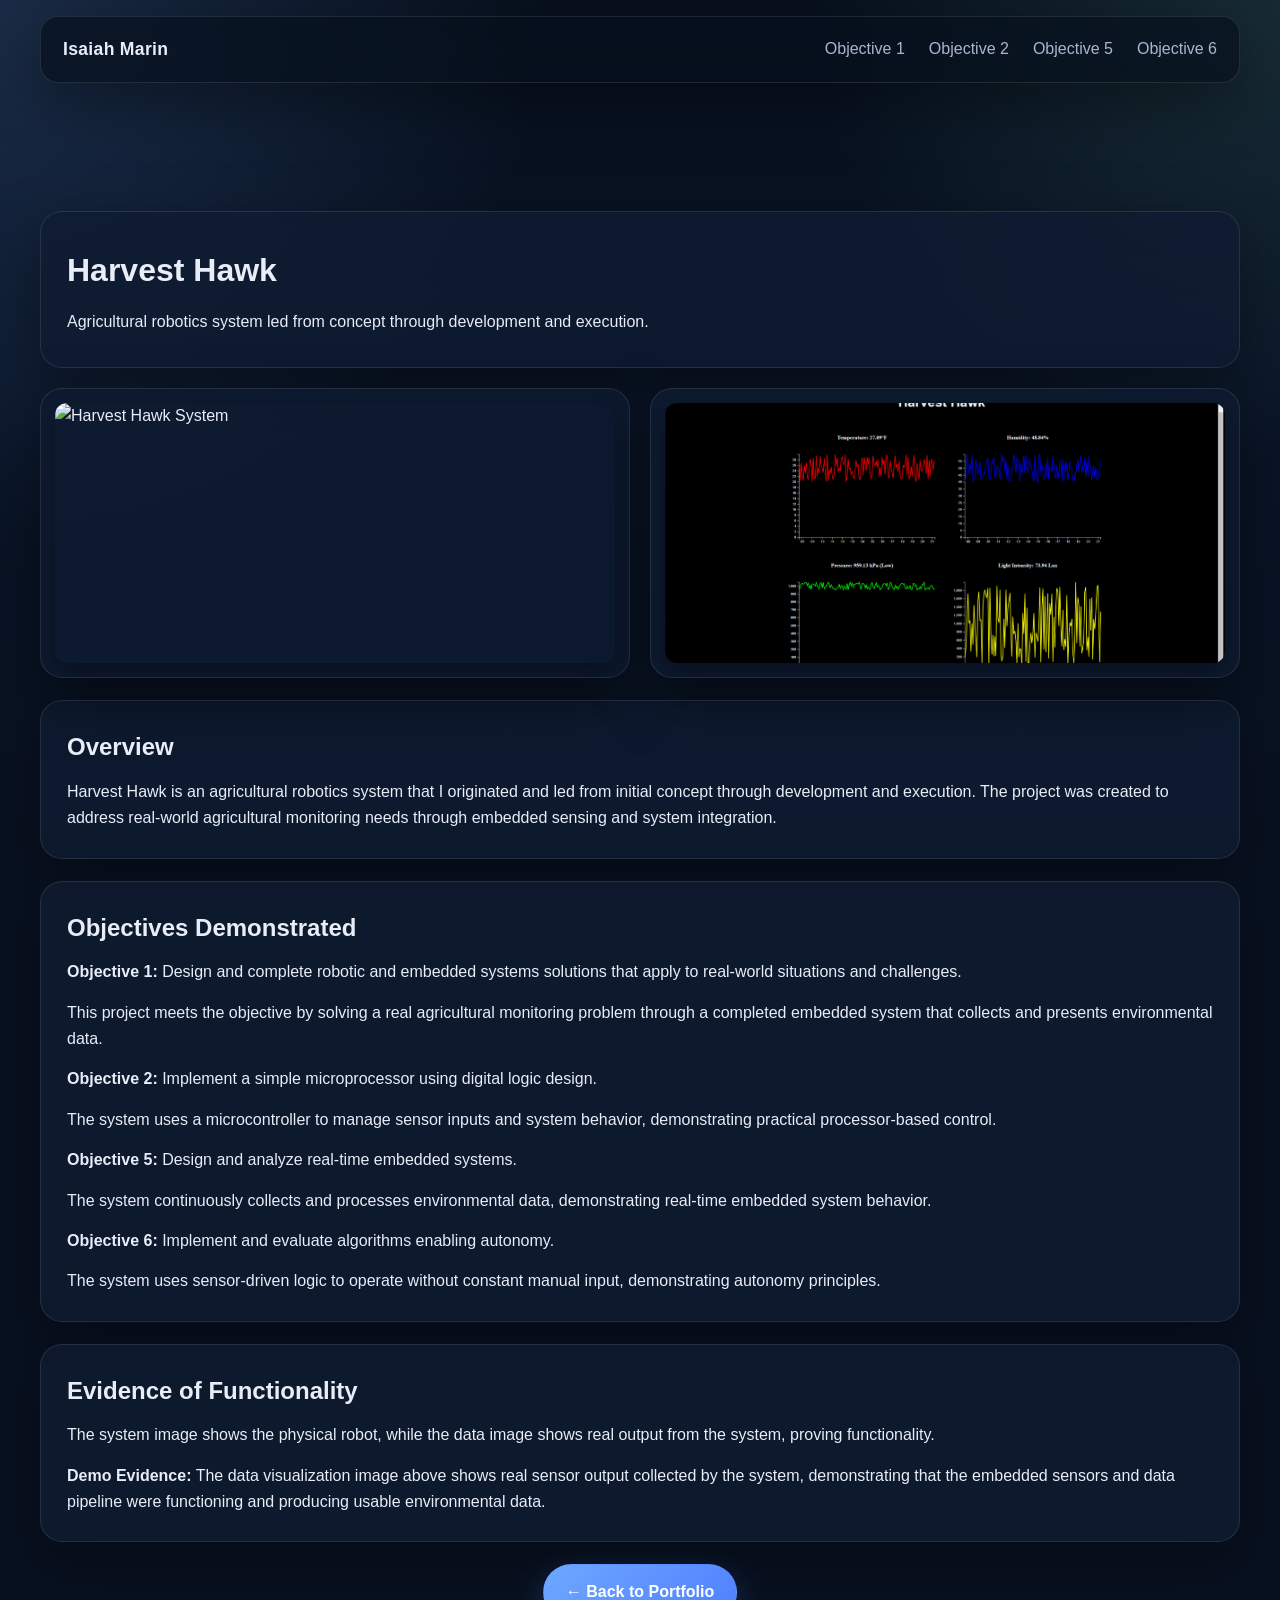
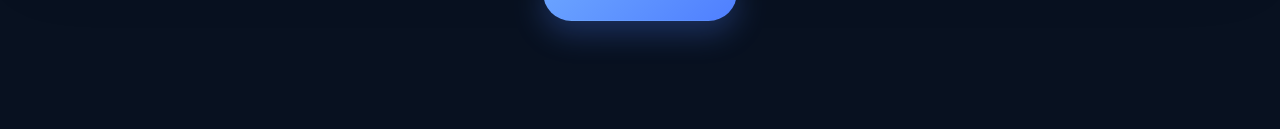
==== projects/harvest-hawk.html @ 67975f67 "added video links and demo pictures" ====
<!DOCTYPE html>
<html lang="en">
<head>
  <meta charset="UTF-8">
  <meta name="viewport" content="width=device-width, initial-scale=1.0">
  <title>Harvest Hawk | Isaiah Marin</title>
  <link rel="stylesheet" href="../style.css">
</head>
<body>

<div class="site-bg"></div>

<nav class="navbar">
  <a href="../index.html" class="logo">Isaiah Marin</a>
  <div class="nav-links">
    <a href="../index.html#objective1">Objective 1</a>
    <a href="../index.html#objective2">Objective 2</a>
    <a href="../index.html#objective5">Objective 5</a>
    <a href="../index.html#objective6">Objective 6</a>
  </div>
</nav>

<main class="section">

  <div class="project-hero card">
    <h1>Harvest Hawk</h1>
    <p class="project-subtitle">
      Agricultural robotics system led from concept through development and execution.
    </p>
  </div>

  <!-- CLICKABLE IMAGE ROW -->
  <div class="harvest-hawk-image-row">

    <div class="card image-card-half">
      <img src="../images/harvest-hawk-1.jpg"
           class="expandable-img"
           alt="Harvest Hawk System">
    </div>

    <div class="card image-card-half">
      <img src="../images/harvest-hawk-data.png"
           class="expandable-img"
           alt="Harvest Hawk Data">
    </div>

  </div>

  <div class="card">
    <h2>Overview</h2>
    <p>
      Harvest Hawk is an agricultural robotics system that I originated and led from initial concept through development and execution. The project was created to address real-world agricultural monitoring needs through embedded sensing and system integration.
    </p>
  </div>

  <div class="card">
    <h2>Objectives Demonstrated</h2>

    <p><strong>Objective 1:</strong> Design and complete robotic and embedded systems solutions that apply to real-world situations and challenges.</p>
    <p>
      This project meets the objective by solving a real agricultural monitoring problem through a completed embedded system that collects and presents environmental data.
    </p>

    <p><strong>Objective 2:</strong> Implement a simple microprocessor using digital logic design.</p>
    <p>
      The system uses a microcontroller to manage sensor inputs and system behavior, demonstrating practical processor-based control.
    </p>

    <p><strong>Objective 5:</strong> Design and analyze real-time embedded systems.</p>
    <p>
      The system continuously collects and processes environmental data, demonstrating real-time embedded system behavior.
    </p>

    <p><strong>Objective 6:</strong> Implement and evaluate algorithms enabling autonomy.</p>
    <p>
      The system uses sensor-driven logic to operate without constant manual input, demonstrating autonomy principles.
    </p>
  </div>

  <div class="card">
    <h2>Evidence of Functionality</h2>
    <p>
      The system image shows the physical robot, while the data image shows real output from the system, proving functionality.
    </p>

    <p><strong>Demo Evidence:</strong> The data visualization image above shows real sensor output collected by the system, demonstrating that the embedded sensors and data pipeline were functioning and producing usable environmental data.</p>
  </div>

  <div style="text-align:center; margin-top:20px;">
    <a href="../index.html" class="btn btn-primary">← Back to Portfolio</a>
  </div>

</main>

<!-- LIGHTBOX OVERLAY -->
<div id="lightbox" class="lightbox">
  <img id="lightbox-img">
</div>

<script src="../script.js"></script>

<!-- LIGHTBOX SCRIPT -->
<script>
const images = document.querySelectorAll(".expandable-img");
const lightbox = document.getElementById("lightbox");
const lightboxImg = document.getElementById("lightbox-img");

images.forEach(img => {
  img.addEventListener("click", () => {
    lightbox.style.display = "flex";
    lightboxImg.src = img.src;
  });
});

lightbox.addEventListener("click", () => {
  lightbox.style.display = "none";
});
</script>

</body>
</html>
---- style.css ----
:root {
  --bg: #081120;
  --bg-secondary: #0f1b31;
  --panel: rgba(15, 27, 49, 0.82);
  --panel-strong: rgba(18, 31, 56, 0.95);
  --text: #e8edf7;
  --muted: #aab6cf;
  --accent: #6ea8ff;
  --accent-2: #8ef0d1;
  --border: rgba(255, 255, 255, 0.1);
  --shadow: 0 20px 60px rgba(0, 0, 0, 0.35);
  --radius: 22px;
  --max-width: 1200px;
}

* {
  margin: 0;
  padding: 0;
  box-sizing: border-box;
}

html {
  scroll-behavior: smooth;
}

body {
  font-family: Arial, Helvetica, sans-serif;
  background: var(--bg);
  color: var(--text);
  line-height: 1.65;
  overflow-x: hidden;
}

.site-bg {
  position: fixed;
  inset: 0;
  background:
    radial-gradient(circle at top left, rgba(110, 168, 255, 0.18), transparent 35%),
    radial-gradient(circle at top right, rgba(142, 240, 209, 0.12), transparent 30%),
    linear-gradient(180deg, #07101d 0%, #091426 40%, #081120 100%);
  z-index: -1;
}

a {
  text-decoration: none;
  color: inherit;
}

img {
  max-width: 100%;
  display: block;
}

ul {
  padding-left: 1.2rem;
}

.hero {
  width: 100%;
  padding: 24px 24px 80px;
}

.navbar {
  max-width: var(--max-width);
  margin: 0 auto 64px;
  padding: 18px 22px;
  display: flex;
  align-items: center;
  justify-content: space-between;
  background: rgba(7, 16, 29, 0.7);
  border: 1px solid var(--border);
  border-radius: 18px;
  backdrop-filter: blur(12px);
  box-shadow: var(--shadow);
  position: sticky;
  top: 16px;
  z-index: 100;
}

.logo {
  font-size: 1.1rem;
  font-weight: 700;
  letter-spacing: 0.3px;
}

.nav-links {
  display: flex;
  gap: 24px;
  align-items: center;
}

.nav-links a {
  color: var(--muted);
  transition: 0.25s ease;
}

.nav-links a:hover {
  color: var(--text);
}

.menu-toggle {
  display: none;
  background: transparent;
  border: 1px solid var(--border);
  color: var(--text);
  font-size: 1.25rem;
  padding: 8px 12px;
  border-radius: 12px;
  cursor: pointer;
}

.hero-content {
  max-width: var(--max-width);
  margin: 0 auto;
  min-height: 72vh;
  display: grid;
  grid-template-columns: 1.15fr 0.85fr;
  gap: 32px;
  align-items: center;
}

.eyebrow,
.section-label {
  color: var(--accent-2);
  text-transform: uppercase;
  letter-spacing: 0.18em;
  font-size: 0.78rem;
  margin-bottom: 14px;
  font-weight: 700;
}

.hero-text h1 {
  font-size: clamp(2.7rem, 5vw, 4.8rem);
  line-height: 1.05;
  margin-bottom: 20px;
  max-width: 12ch;
}

.hero-description {
  color: var(--muted);
  max-width: 640px;
  font-size: 1.08rem;
  margin-bottom: 28px;
}

.hero-buttons {
  display: flex;
  gap: 16px;
  flex-wrap: wrap;
}

.btn {
  display: inline-flex;
  align-items: center;
  justify-content: center;
  padding: 14px 22px;
  border-radius: 999px;
  font-weight: 700;
  transition: 0.25s ease;
  border: 1px solid transparent;
}

.btn:hover {
  transform: translateY(-2px);
}

.btn-primary {
  background: linear-gradient(135deg, var(--accent), #4f7fff);
  color: white;
  box-shadow: 0 12px 30px rgba(78, 128, 255, 0.28);
}

.btn-secondary {
  background: rgba(255, 255, 255, 0.04);
  border-color: var(--border);
  color: var(--text);
}

.hero-panel {
  display: flex;
  flex-direction: column;
  gap: 20px;
}

.hero-card,
.card,
.project-card,
.objective-card {
  background: var(--panel);
  border: 1px solid var(--border);
  border-radius: var(--radius);
  box-shadow: var(--shadow);
}

.hero-card {
  padding: 28px;
  transition: transform 0.25s ease, box-shadow 0.25s ease;
}

.hero-card:hover,
.card:hover {
  transform: translateY(-4px);
  box-shadow: 0 20px 50px rgba(0, 0, 0, 0.42);
}

.hero-card h2 {
  margin-bottom: 16px;
  font-size: 1.2rem;
}

.hero-card li {
  margin-bottom: 12px;
  color: var(--muted);
}

.hero-card li a:hover {
  color: var(--accent);
}

.mini-card p {
  color: var(--muted);
}

main {
  padding: 0 24px 40px;
}

.section {
  max-width: var(--max-width);
  margin: 0 auto 28px;
  padding: 80px 0;
}

.section-heading {
  margin-bottom: 24px;
}

.section-heading h2 {
  font-size: clamp(1.8rem, 3vw, 2.6rem);
}

.card,
.objective-card {
  padding: 26px;
  transition: transform 0.25s ease, box-shadow 0.25s ease;
  margin-bottom: 22px;
}

.card h1,
.card h2,
.card h3 {
  margin-bottom: 12px;
}

.card p + p {
  margin-top: 14px;
}

.card p,
.card li {
  color: var(--text);
}

.card strong {
  color: var(--text);
}

.project-grid {
  display: grid;
  grid-template-columns: repeat(2, 1fr);
  gap: 22px;
}

.project-card {
  overflow: hidden;
  transition: transform 0.25s ease, border-color 0.25s ease, box-shadow 0.25s ease;
}

.project-card:hover {
  transform: translateY(-6px);
  border-color: rgba(110, 168, 255, 0.35);
  box-shadow: 0 24px 60px rgba(0, 0, 0, 0.4);
}

.project-image {
  height: 220px;
  overflow: hidden;
  border-bottom: 1px solid var(--border);
}

.project-image img {
  width: 100%;
  height: 100%;
  object-fit: cover;
  transition: transform 0.45s ease;
}

.project-card:hover .project-image img {
  transform: scale(1.06);
}

.project-card-content {
  padding: 22px;
}

.project-card-content h3 {
  margin-bottom: 10px;
}

.project-card-content p {
  color: var(--muted);
  margin-bottom: 16px;
}

.project-link {
  color: var(--accent);
  font-weight: 700;
}

.contact-link {
  color: var(--accent);
  font-weight: 700;
}

.skills-wrap {
  display: flex;
  gap: 12px;
  flex-wrap: wrap;
}

.skill-pill {
  padding: 12px 16px;
  border-radius: 999px;
  background: rgba(255, 255, 255, 0.05);
  border: 1px solid var(--border);
  color: var(--text);
  transition: 0.2s ease;
}

.skill-pill:hover {
  transform: translateY(-2px);
  border-color: rgba(110, 168, 255, 0.35);
}

.footer {
  padding: 24px;
  text-align: center;
  color: var(--muted);
  border-top: 1px solid rgba(255, 255, 255, 0.06);
}

.fade-in {
  opacity: 1;
  transform: translateY(0);
  transition: opacity 0.8s ease, transform 0.8s ease;
}

.fade-in.show {
  opacity: 1;
  transform: translateY(0);
}

/* Project pages */
.project-hero {
  margin-bottom: 20px;
}

.project-subtitle {
  color: var(--muted);
  margin-top: 10px;
}

.card img {
  width: 100%;
  max-width: 100%;
  height: auto;
  display: block;
  margin: 0 auto;
  border-radius: 14px;
  box-shadow: 0 10px 25px rgba(0, 0, 0, 0.3);
}

.project-hero.card {
  padding: 32px 26px;
}

/* Standard large project image blocks */
.project-image-large {
  overflow: hidden;
  border-radius: var(--radius);
  margin-bottom: 20px;
}

.project-image-large img {
  width: 100%;
  height: 340px;
  object-fit: cover;
  transition: transform 0.4s ease;
}

.project-image-large:hover img {
  transform: scale(1.03);
}

/* Harvest Hawk side-by-side image row */
.harvest-hawk-image-row {
  display: grid;
  grid-template-columns: 1fr 1fr;
  gap: 20px;
  margin-bottom: 22px;
}

.image-card-half {
  padding: 14px;
  margin-bottom: 0;
}

.image-card-half img {
  width: 100%;
  height: 260px;
  object-fit: cover;
  display: block;
  border-radius: 12px;
}

/* Buttons / utility */
.scroll-top-btn {
  position: fixed;
  right: 22px;
  bottom: 22px;
  width: 48px;
  height: 48px;
  border: none;
  border-radius: 999px;
  background: linear-gradient(135deg, var(--accent), #4f7fff);
  color: white;
  font-size: 1.2rem;
  cursor: pointer;
  box-shadow: 0 12px 30px rgba(78, 128, 255, 0.28);
  display: none;
  z-index: 200;
}

.scroll-top-btn.show {
  display: inline-flex;
  align-items: center;
  justify-content: center;
}

/* Responsive */
@media (max-width: 980px) {
  .hero-content,
  .project-grid {
    grid-template-columns: 1fr;
  }

  .hero-text h1 {
    max-width: 14ch;
  }
}

@media (max-width: 760px) {
  .navbar {
    padding: 16px 18px;
    margin-bottom: 40px;
  }

  .menu-toggle {
    display: inline-flex;
  }

  .nav-links {
    position: absolute;
    top: calc(100% + 10px);
    right: 0;
    width: 220px;
    padding: 16px;
    background: rgba(8, 17, 32, 0.96);
    border: 1px solid var(--border);
    border-radius: 18px;
    display: none;
    flex-direction: column;
    align-items: flex-start;
    box-shadow: var(--shadow);
  }

  .nav-links.open,
  .nav-links.active {
    display: flex;
  }

  .hero {
    padding-top: 18px;
  }

  .hero-text h1 {
    font-size: 2.6rem;
    max-width: 100%;
  }

  .hero-description {
    font-size: 1rem;
  }

  .project-image {
    height: 180px;
  }

  .project-image-large img {
    height: 240px;
  }

  .harvest-hawk-image-row {
    grid-template-columns: 1fr;
  }

  .image-card-half img {
    height: auto;
  }
}

/* Lightbox (click to expand image) */
.lightbox {
  position: fixed;
  top: 0;
  left: 0;
  width: 100%;
  height: 100%;
  background: rgba(0,0,0,0.85);
  display: none;
  align-items: center;
  justify-content: center;
  z-index: 999;
}

.lightbox img {
  max-width: 90%;
  max-height: 90%;
  border-radius: 12px;
  box-shadow: 0 20px 60px rgba(0,0,0,0.6);
  cursor: zoom-out;
}

.expandable-img {
  cursor: zoom-in;
  transition: transform 0.25s ease;
}

.expandable-img:hover {
  transform: scale(1.02);
}

.project-gallery-grid {
  display: grid;
  grid-template-columns: repeat(2, 1fr);
  gap: 20px;
  margin-bottom: 22px;
}

.project-gallery-grid.two-up {
  grid-template-columns: repeat(2, 1fr);
}

.project-gallery-grid .card {
  margin-bottom: 0;
}

.project-gallery-grid img {
  width: 100%;
  height: 260px;
  object-fit: cover;
  display: block;
  border-radius: 12px;
}

@media (max-width: 760px) {
  .project-gallery-grid,
  .project-gallery-grid.two-up {
    grid-template-columns: 1fr;
  }

  .project-gallery-grid img {
    height: auto;
  }
}
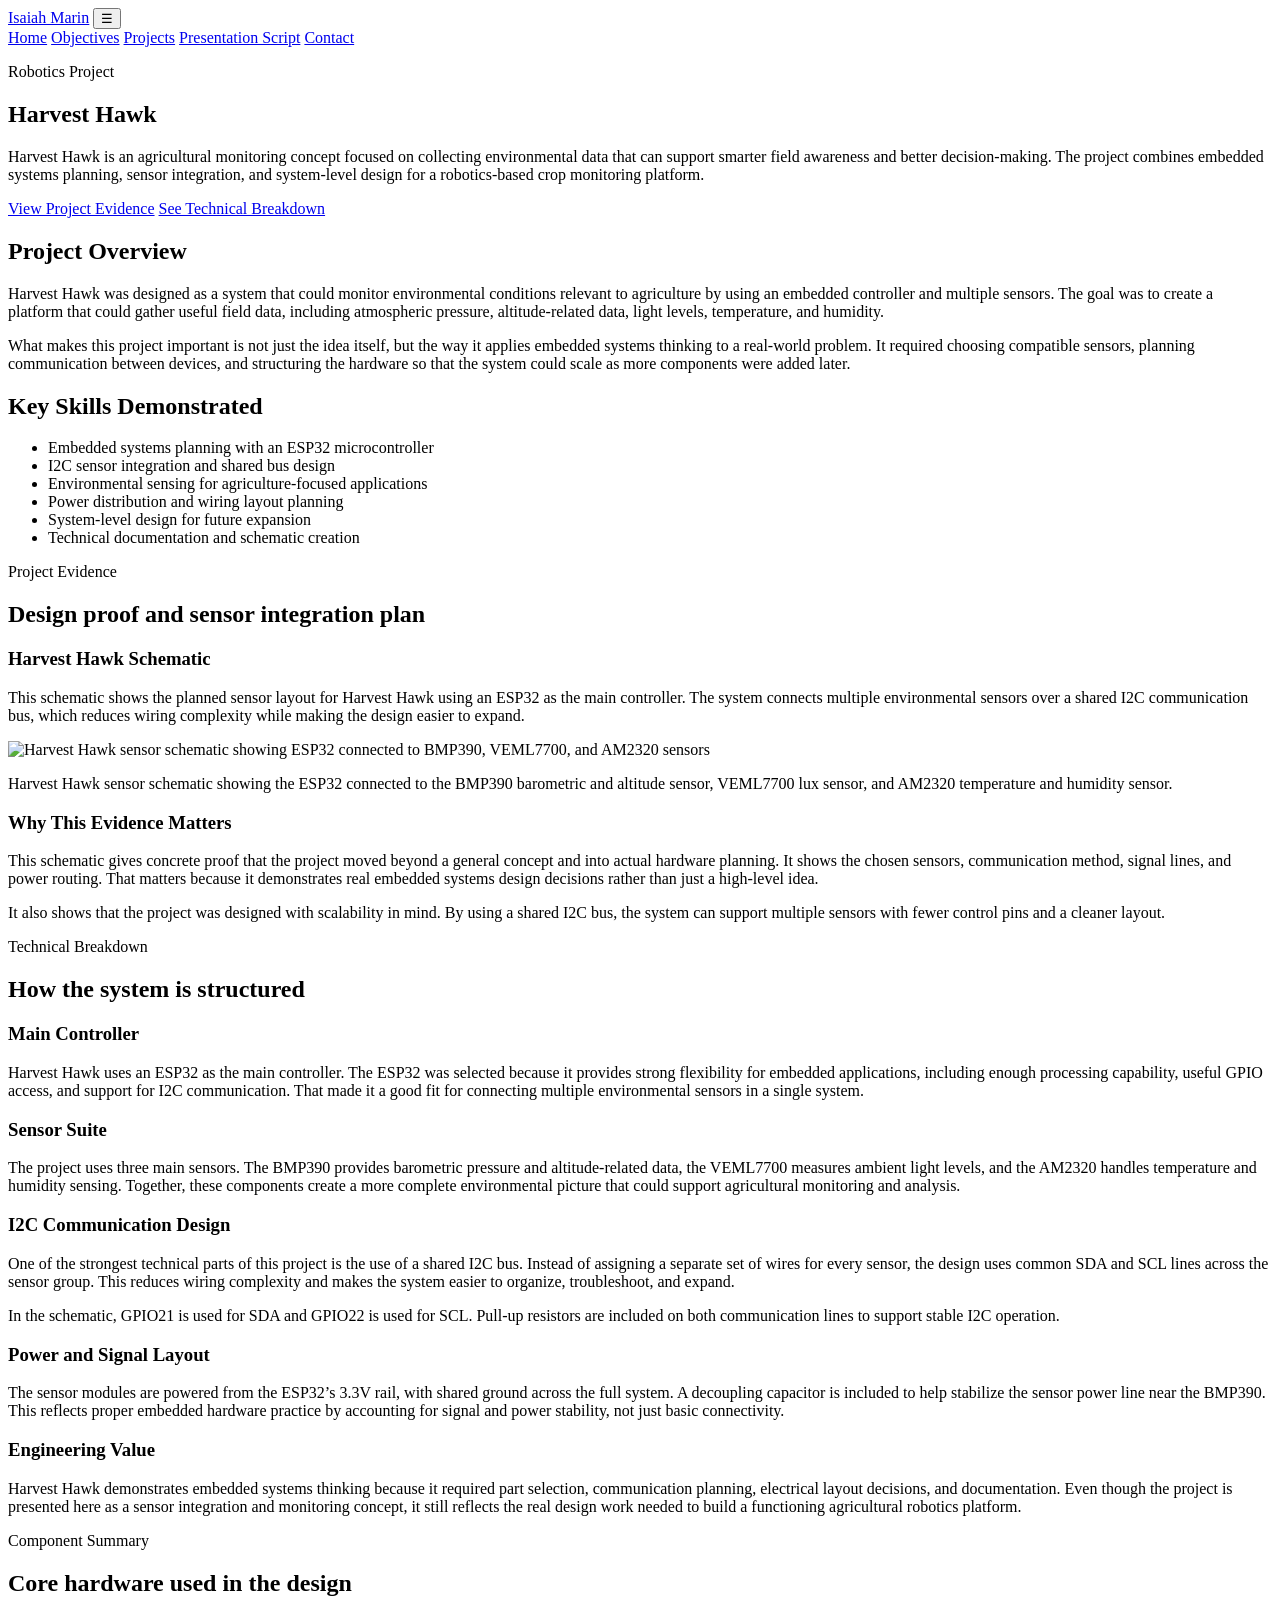
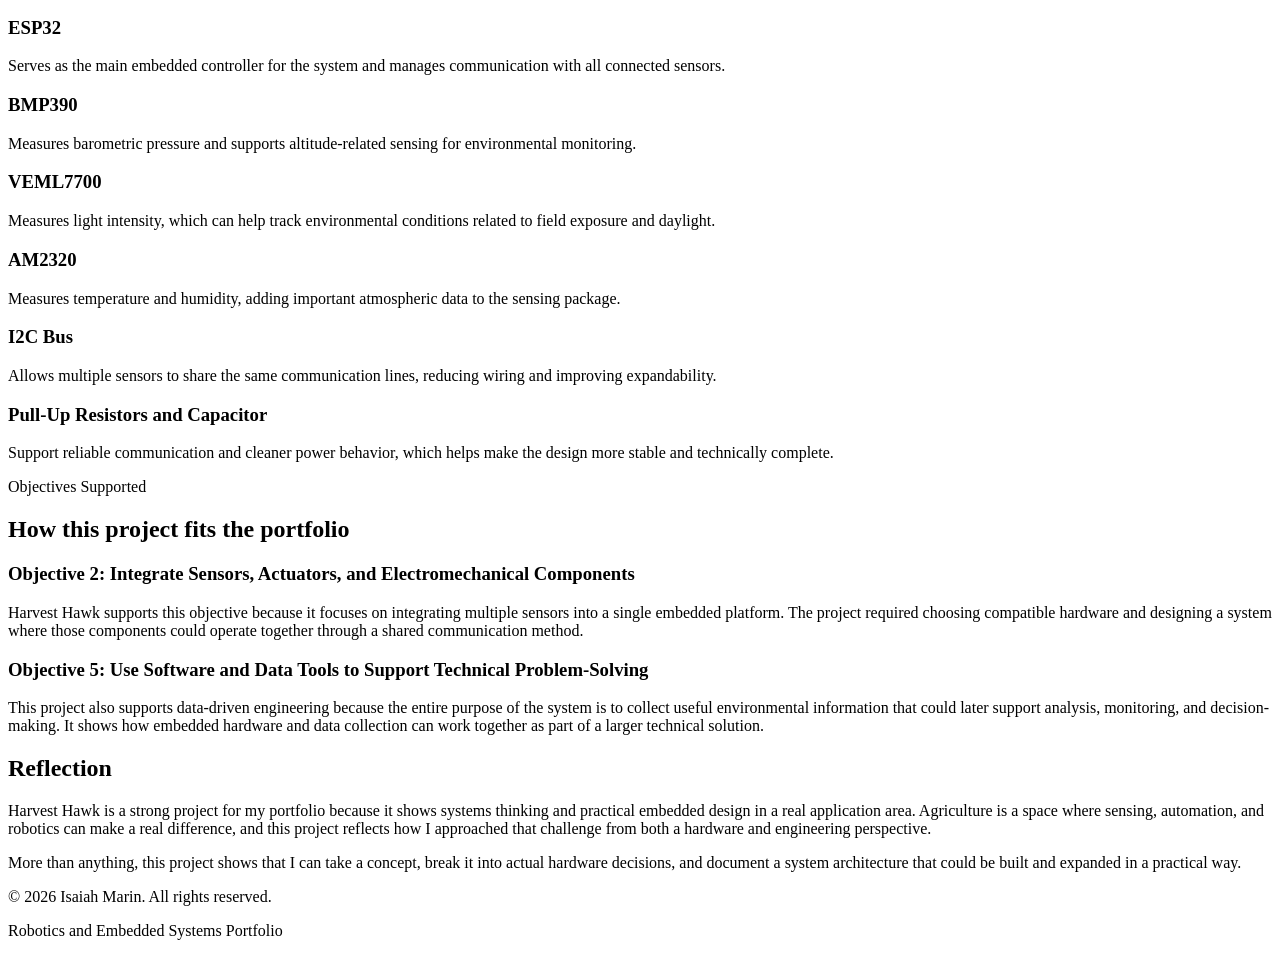
==== commit 60fa3f96: "replaced portfolio with smart fan" ====
--- a/projects/harvest-hawk.html
+++ b/projects/harvest-hawk.html
@@ -1,121 +1,318 @@
 <!DOCTYPE html>
 <html lang="en">
 <head>
-  <meta charset="UTF-8">
-  <meta name="viewport" content="width=device-width, initial-scale=1.0">
+  <meta charset="UTF-8" />
+  <meta name="viewport" content="width=device-width, initial-scale=1.0" />
   <title>Harvest Hawk | Isaiah Marin</title>
-  <link rel="stylesheet" href="../style.css">
+  <meta
+    name="description"
+    content="Harvest Hawk project page for Isaiah Marin featuring agricultural monitoring concepts, sensor integration, environmental data collection, and embedded systems design."
+  />
+  <link rel="stylesheet" href="style.css" />
 </head>
 <body>
-
-<div class="site-bg"></div>
-
-<nav class="navbar">
-  <a href="../index.html" class="logo">Isaiah Marin</a>
-  <div class="nav-links">
-    <a href="../index.html#objective1">Objective 1</a>
-    <a href="../index.html#objective2">Objective 2</a>
-    <a href="../index.html#objective5">Objective 5</a>
-    <a href="../index.html#objective6">Objective 6</a>
-  </div>
-</nav>
-
-<main class="section">
-
-  <div class="project-hero card">
-    <h1>Harvest Hawk</h1>
-    <p class="project-subtitle">
-      Agricultural robotics system led from concept through development and execution.
-    </p>
-  </div>
-
-  <!-- CLICKABLE IMAGE ROW -->
-  <div class="harvest-hawk-image-row">
-
-    <div class="card image-card-half">
-      <img src="../images/harvest-hawk-1.jpg"
-           class="expandable-img"
-           alt="Harvest Hawk System">
+  <header class="site-header">
+    <div class="container nav-container">
+      <a href="index.html" class="logo">Isaiah Marin</a>
+
+      <button class="menu-toggle" id="menu-toggle" aria-label="Toggle navigation">
+        ☰
+      </button>
+
+      <nav class="site-nav" id="site-nav">
+        <a href="index.html">Home</a>
+        <a href="index.html#objectives">Objectives</a>
+        <a href="index.html#projects">Projects</a>
+        <a href="index.html#presentation-script">Presentation Script</a>
+        <a href="index.html#contact">Contact</a>
+      </nav>
     </div>
-
-    <div class="card image-card-half">
-      <img src="../images/harvest-hawk-data.png"
-           class="expandable-img"
-           alt="Harvest Hawk Data">
+  </header>
+
+  <main>
+    <section class="project-hero">
+      <div class="container">
+        <p class="eyebrow">Robotics Project</p>
+        <h1>Harvest Hawk</h1>
+        <p class="project-hero-text">
+          Harvest Hawk is an agricultural monitoring concept focused on collecting environmental
+          data that can support smarter field awareness and better decision-making. The project
+          combines embedded systems planning, sensor integration, and system-level design for a
+          robotics-based crop monitoring platform.
+        </p>
+
+        <div class="hero-actions">
+          <a href="#demo-evidence" class="btn btn-primary">View Project Evidence</a>
+          <a href="#technical-breakdown" class="btn btn-secondary">See Technical Breakdown</a>
+        </div>
+      </div>
+    </section>
+
+    <section class="section">
+      <div class="container">
+        <div class="project-overview-grid">
+          <article class="content-card">
+            <h2>Project Overview</h2>
+            <p>
+              Harvest Hawk was designed as a system that could monitor environmental conditions
+              relevant to agriculture by using an embedded controller and multiple sensors. The
+              goal was to create a platform that could gather useful field data, including
+              atmospheric pressure, altitude-related data, light levels, temperature, and humidity.
+            </p>
+            <p>
+              What makes this project important is not just the idea itself, but the way it applies
+              embedded systems thinking to a real-world problem. It required choosing compatible
+              sensors, planning communication between devices, and structuring the hardware so that
+              the system could scale as more components were added later.
+            </p>
+          </article>
+
+          <article class="content-card">
+            <h2>Key Skills Demonstrated</h2>
+            <ul class="feature-list">
+              <li>Embedded systems planning with an ESP32 microcontroller</li>
+              <li>I2C sensor integration and shared bus design</li>
+              <li>Environmental sensing for agriculture-focused applications</li>
+              <li>Power distribution and wiring layout planning</li>
+              <li>System-level design for future expansion</li>
+              <li>Technical documentation and schematic creation</li>
+            </ul>
+          </article>
+        </div>
+      </div>
+    </section>
+
+    <section class="section section-alt" id="demo-evidence">
+      <div class="container">
+        <div class="section-heading">
+          <p class="eyebrow">Project Evidence</p>
+          <h2>Design proof and sensor integration plan</h2>
+        </div>
+
+        <div class="stacked-cards">
+          <article class="content-card">
+            <h3>Harvest Hawk Schematic</h3>
+            <p>
+              This schematic shows the planned sensor layout for Harvest Hawk using an ESP32 as the
+              main controller. The system connects multiple environmental sensors over a shared I2C
+              communication bus, which reduces wiring complexity while making the design easier to
+              expand.
+            </p>
+
+            <div class="media-frame">
+              <img
+                src="harvest-hawk-schematic.png"
+                alt="Harvest Hawk sensor schematic showing ESP32 connected to BMP390, VEML7700, and AM2320 sensors"
+              />
+            </div>
+
+            <p class="media-caption">
+              Harvest Hawk sensor schematic showing the ESP32 connected to the BMP390 barometric and
+              altitude sensor, VEML7700 lux sensor, and AM2320 temperature and humidity sensor.
+            </p>
+          </article>
+
+          <article class="content-card">
+            <h3>Why This Evidence Matters</h3>
+            <p>
+              This schematic gives concrete proof that the project moved beyond a general concept and
+              into actual hardware planning. It shows the chosen sensors, communication method,
+              signal lines, and power routing. That matters because it demonstrates real embedded
+              systems design decisions rather than just a high-level idea.
+            </p>
+            <p>
+              It also shows that the project was designed with scalability in mind. By using a
+              shared I2C bus, the system can support multiple sensors with fewer control pins and a
+              cleaner layout.
+            </p>
+          </article>
+        </div>
+      </div>
+    </section>
+
+    <section class="section" id="technical-breakdown">
+      <div class="container">
+        <div class="section-heading">
+          <p class="eyebrow">Technical Breakdown</p>
+          <h2>How the system is structured</h2>
+        </div>
+
+        <div class="stacked-cards">
+          <article class="content-card">
+            <h3>Main Controller</h3>
+            <p>
+              Harvest Hawk uses an ESP32 as the main controller. The ESP32 was selected because it
+              provides strong flexibility for embedded applications, including enough processing
+              capability, useful GPIO access, and support for I2C communication. That made it a
+              good fit for connecting multiple environmental sensors in a single system.
+            </p>
+          </article>
+
+          <article class="content-card">
+            <h3>Sensor Suite</h3>
+            <p>
+              The project uses three main sensors. The BMP390 provides barometric pressure and
+              altitude-related data, the VEML7700 measures ambient light levels, and the AM2320
+              handles temperature and humidity sensing. Together, these components create a more
+              complete environmental picture that could support agricultural monitoring and analysis.
+            </p>
+          </article>
+
+          <article class="content-card">
+            <h3>I2C Communication Design</h3>
+            <p>
+              One of the strongest technical parts of this project is the use of a shared I2C bus.
+              Instead of assigning a separate set of wires for every sensor, the design uses common
+              SDA and SCL lines across the sensor group. This reduces wiring complexity and makes
+              the system easier to organize, troubleshoot, and expand.
+            </p>
+            <p>
+              In the schematic, GPIO21 is used for SDA and GPIO22 is used for SCL. Pull-up
+              resistors are included on both communication lines to support stable I2C operation.
+            </p>
+          </article>
+
+          <article class="content-card">
+            <h3>Power and Signal Layout</h3>
+            <p>
+              The sensor modules are powered from the ESP32’s 3.3V rail, with shared ground across
+              the full system. A decoupling capacitor is included to help stabilize the sensor power
+              line near the BMP390. This reflects proper embedded hardware practice by accounting
+              for signal and power stability, not just basic connectivity.
+            </p>
+          </article>
+
+          <article class="content-card">
+            <h3>Engineering Value</h3>
+            <p>
+              Harvest Hawk demonstrates embedded systems thinking because it required part selection,
+              communication planning, electrical layout decisions, and documentation. Even though the
+              project is presented here as a sensor integration and monitoring concept, it still
+              reflects the real design work needed to build a functioning agricultural robotics
+              platform.
+            </p>
+          </article>
+        </div>
+      </div>
+    </section>
+
+    <section class="section section-alt">
+      <div class="container">
+        <div class="section-heading">
+          <p class="eyebrow">Component Summary</p>
+          <h2>Core hardware used in the design</h2>
+        </div>
+
+        <div class="project-grid">
+          <article class="project-card">
+            <h3>ESP32</h3>
+            <p>
+              Serves as the main embedded controller for the system and manages communication with
+              all connected sensors.
+            </p>
+          </article>
+
+          <article class="project-card">
+            <h3>BMP390</h3>
+            <p>
+              Measures barometric pressure and supports altitude-related sensing for environmental
+              monitoring.
+            </p>
+          </article>
+
+          <article class="project-card">
+            <h3>VEML7700</h3>
+            <p>
+              Measures light intensity, which can help track environmental conditions related to
+              field exposure and daylight.
+            </p>
+          </article>
+
+          <article class="project-card">
+            <h3>AM2320</h3>
+            <p>
+              Measures temperature and humidity, adding important atmospheric data to the sensing
+              package.
+            </p>
+          </article>
+
+          <article class="project-card">
+            <h3>I2C Bus</h3>
+            <p>
+              Allows multiple sensors to share the same communication lines, reducing wiring and
+              improving expandability.
+            </p>
+          </article>
+
+          <article class="project-card">
+            <h3>Pull-Up Resistors and Capacitor</h3>
+            <p>
+              Support reliable communication and cleaner power behavior, which helps make the design
+              more stable and technically complete.
+            </p>
+          </article>
+        </div>
+      </div>
+    </section>
+
+    <section class="section">
+      <div class="container">
+        <div class="section-heading">
+          <p class="eyebrow">Objectives Supported</p>
+          <h2>How this project fits the portfolio</h2>
+        </div>
+
+        <div class="stacked-cards">
+          <article class="content-card">
+            <h3>Objective 2: Integrate Sensors, Actuators, and Electromechanical Components</h3>
+            <p>
+              Harvest Hawk supports this objective because it focuses on integrating multiple sensors
+              into a single embedded platform. The project required choosing compatible hardware and
+              designing a system where those components could operate together through a shared
+              communication method.
+            </p>
+          </article>
+
+          <article class="content-card">
+            <h3>Objective 5: Use Software and Data Tools to Support Technical Problem-Solving</h3>
+            <p>
+              This project also supports data-driven engineering because the entire purpose of the
+              system is to collect useful environmental information that could later support analysis,
+              monitoring, and decision-making. It shows how embedded hardware and data collection can
+              work together as part of a larger technical solution.
+            </p>
+          </article>
+        </div>
+      </div>
+    </section>
+
+    <section class="section section-alt">
+      <div class="container">
+        <div class="content-card">
+          <h2>Reflection</h2>
+          <p>
+            Harvest Hawk is a strong project for my portfolio because it shows systems thinking and
+            practical embedded design in a real application area. Agriculture is a space where
+            sensing, automation, and robotics can make a real difference, and this project reflects
+            how I approached that challenge from both a hardware and engineering perspective.
+          </p>
+          <p>
+            More than anything, this project shows that I can take a concept, break it into actual
+            hardware decisions, and document a system architecture that could be built and expanded
+            in a practical way.
+          </p>
+        </div>
+      </div>
+    </section>
+  </main>
+
+  <footer class="site-footer">
+    <div class="container footer-container">
+      <p>© 2026 Isaiah Marin. All rights reserved.</p>
+      <p>Robotics and Embedded Systems Portfolio</p>
     </div>
-
-  </div>
-
-  <div class="card">
-    <h2>Overview</h2>
-    <p>
-      Harvest Hawk is an agricultural robotics system that I originated and led from initial concept through development and execution. The project was created to address real-world agricultural monitoring needs through embedded sensing and system integration.
-    </p>
-  </div>
-
-  <div class="card">
-    <h2>Objectives Demonstrated</h2>
-
-    <p><strong>Objective 1:</strong> Design and complete robotic and embedded systems solutions that apply to real-world situations and challenges.</p>
-    <p>
-      This project meets the objective by solving a real agricultural monitoring problem through a completed embedded system that collects and presents environmental data.
-    </p>
-
-    <p><strong>Objective 2:</strong> Implement a simple microprocessor using digital logic design.</p>
-    <p>
-      The system uses a microcontroller to manage sensor inputs and system behavior, demonstrating practical processor-based control.
-    </p>
-
-    <p><strong>Objective 5:</strong> Design and analyze real-time embedded systems.</p>
-    <p>
-      The system continuously collects and processes environmental data, demonstrating real-time embedded system behavior.
-    </p>
-
-    <p><strong>Objective 6:</strong> Implement and evaluate algorithms enabling autonomy.</p>
-    <p>
-      The system uses sensor-driven logic to operate without constant manual input, demonstrating autonomy principles.
-    </p>
-  </div>
-
-  <div class="card">
-    <h2>Evidence of Functionality</h2>
-    <p>
-      The system image shows the physical robot, while the data image shows real output from the system, proving functionality.
-    </p>
-
-    <p><strong>Demo Evidence:</strong> The data visualization image above shows real sensor output collected by the system, demonstrating that the embedded sensors and data pipeline were functioning and producing usable environmental data.</p>
-  </div>
-
-  <div style="text-align:center; margin-top:20px;">
-    <a href="../index.html" class="btn btn-primary">← Back to Portfolio</a>
-  </div>
-
-</main>
-
-<!-- LIGHTBOX OVERLAY -->
-<div id="lightbox" class="lightbox">
-  <img id="lightbox-img">
-</div>
-
-<script src="../script.js"></script>
-
-<!-- LIGHTBOX SCRIPT -->
-<script>
-const images = document.querySelectorAll(".expandable-img");
-const lightbox = document.getElementById("lightbox");
-const lightboxImg = document.getElementById("lightbox-img");
-
-images.forEach(img => {
-  img.addEventListener("click", () => {
-    lightbox.style.display = "flex";
-    lightboxImg.src = img.src;
-  });
-});
-
-lightbox.addEventListener("click", () => {
-  lightbox.style.display = "none";
-});
-</script>
-
+  </footer>
+
+  <script src="script.js"></script>
 </body>
 </html>
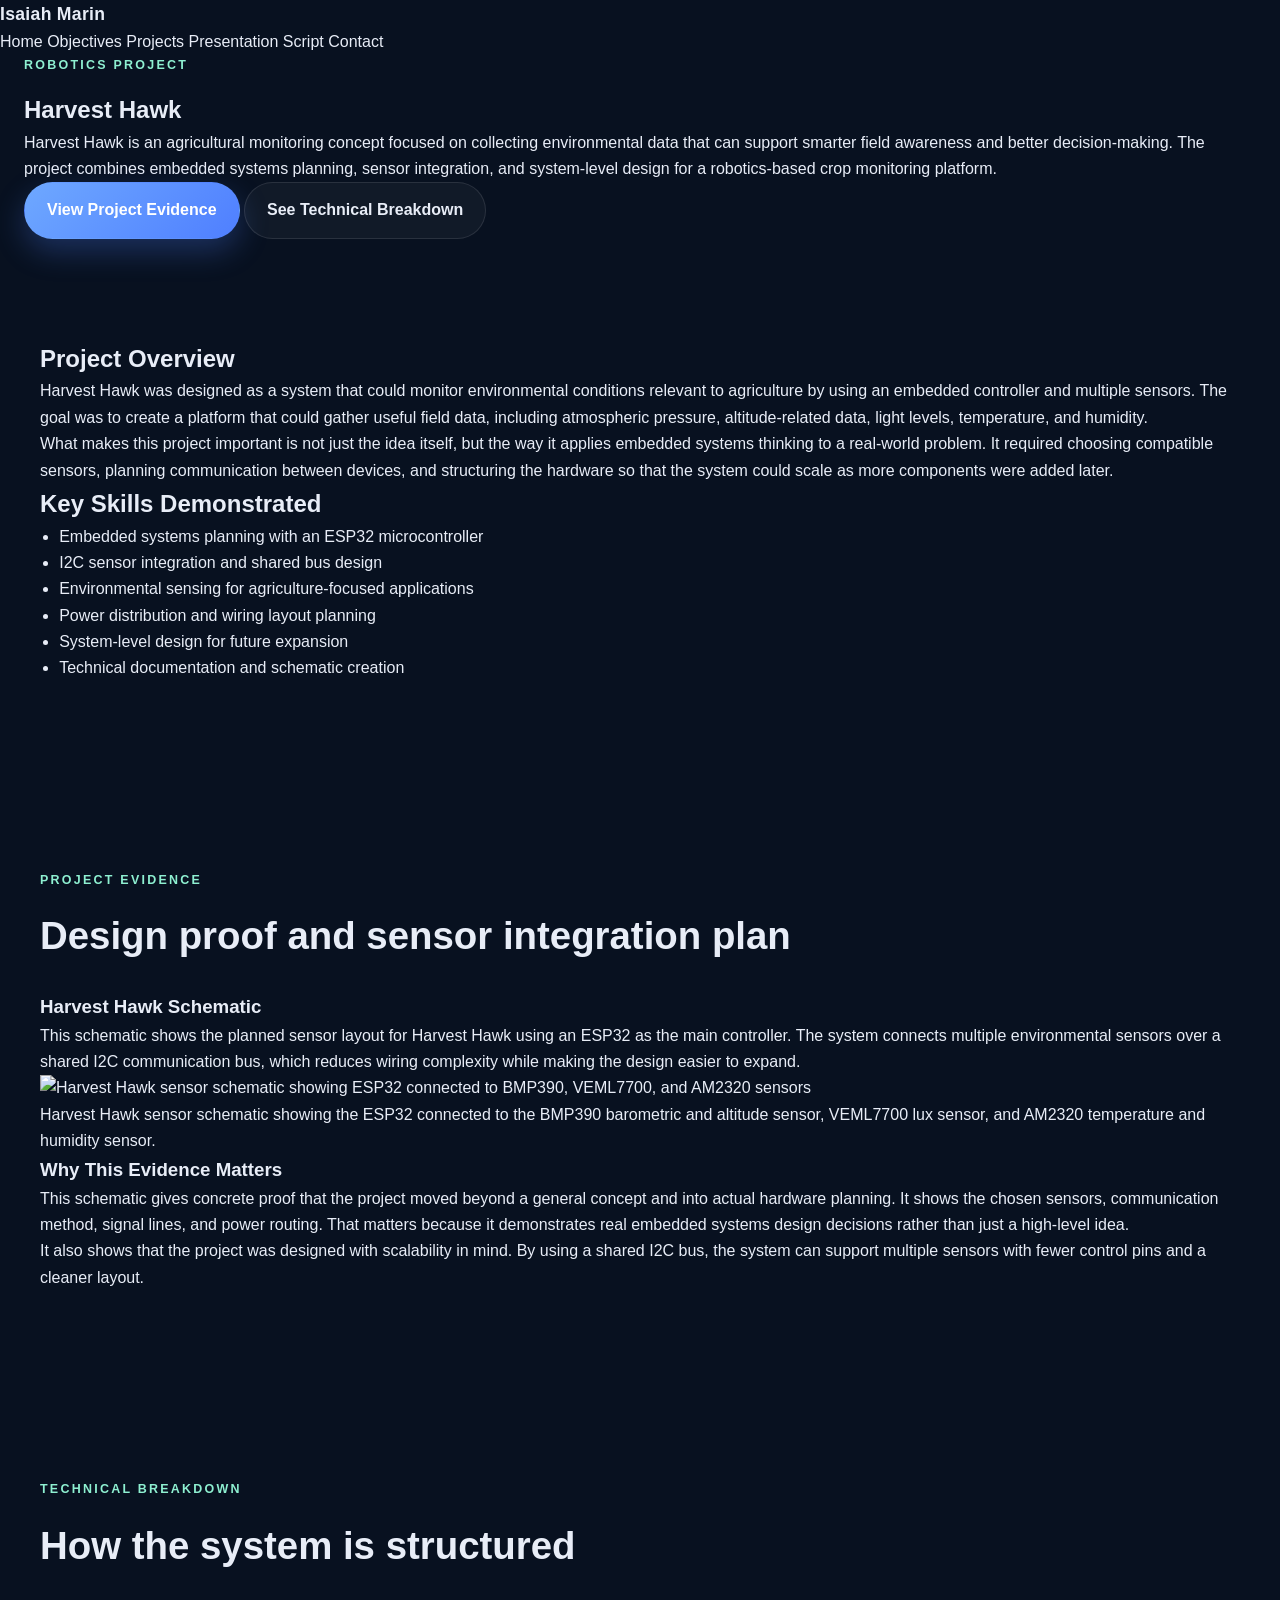
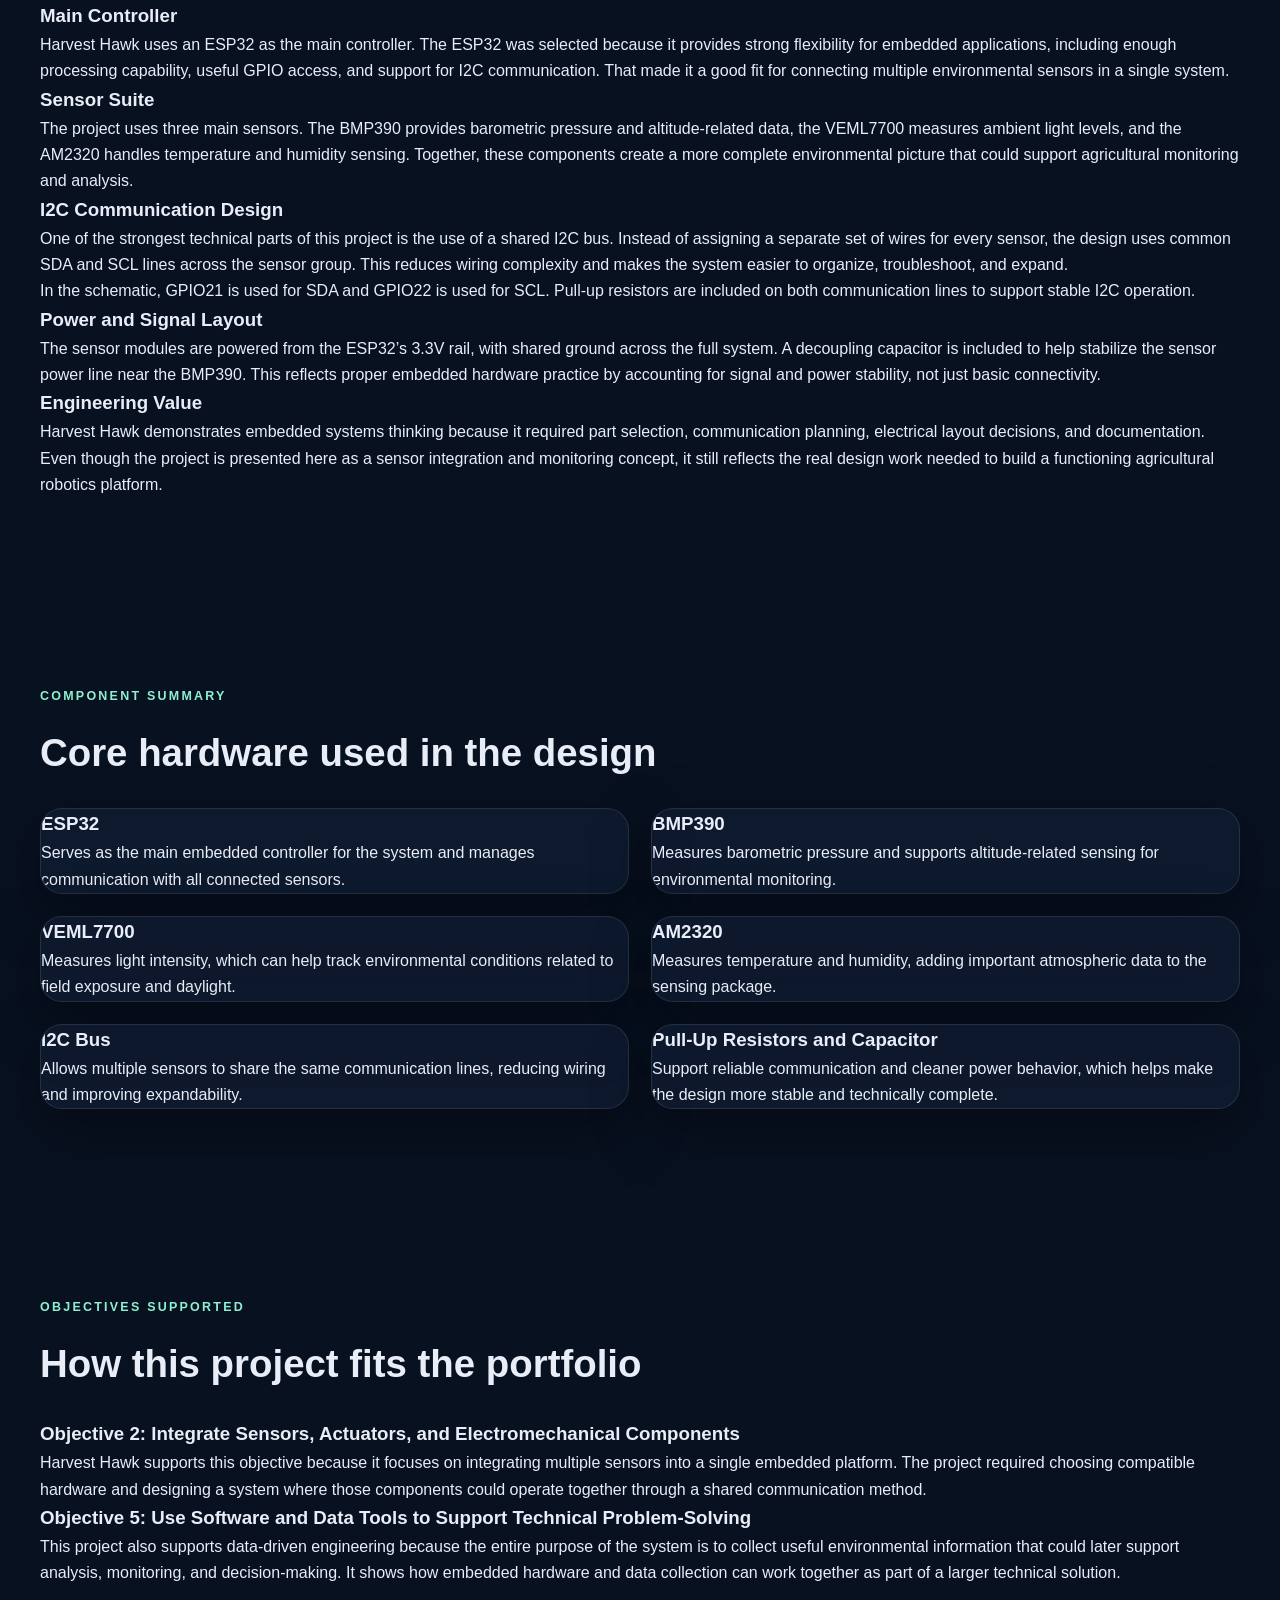
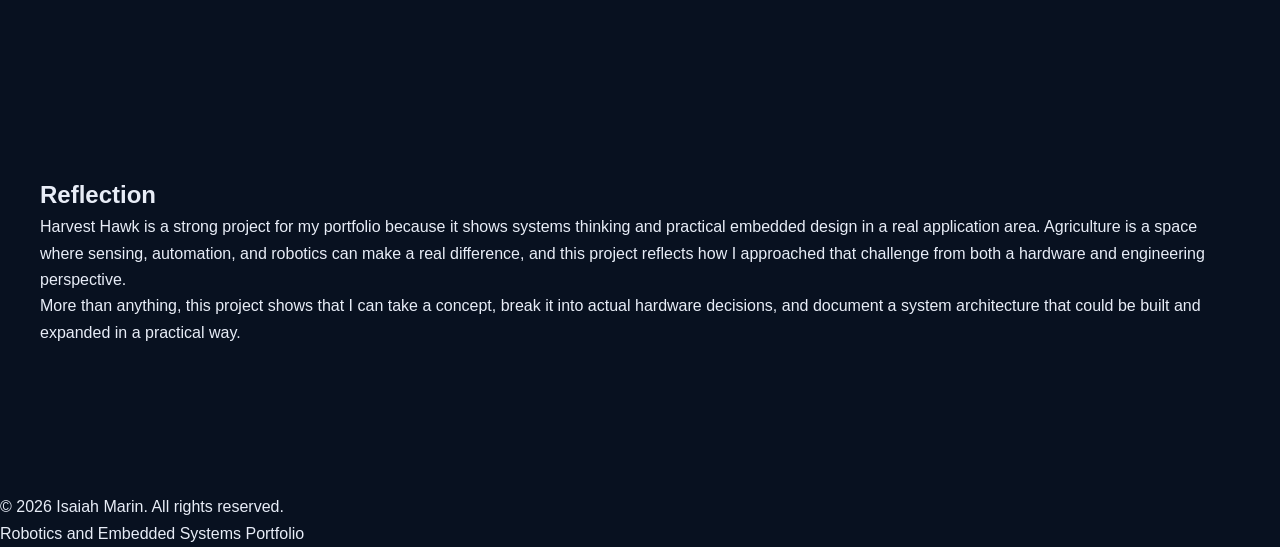
==== commit 29e9be7c: "Update harvest-hawk.html" ====
--- a/projects/harvest-hawk.html
+++ b/projects/harvest-hawk.html
@@ -1,14 +1,10 @@
 <!DOCTYPE html>
 <html lang="en">
 <head>
-  <meta charset="UTF-8" />
-  <meta name="viewport" content="width=device-width, initial-scale=1.0" />
+  <meta charset="UTF-8">
+  <meta name="viewport" content="width=device-width, initial-scale=1.0">
   <title>Harvest Hawk | Isaiah Marin</title>
-  <meta
-    name="description"
-    content="Harvest Hawk project page for Isaiah Marin featuring agricultural monitoring concepts, sensor integration, environmental data collection, and embedded systems design."
-  />
-  <link rel="stylesheet" href="style.css" />
+  <link rel="stylesheet" href="../style.css">
 </head>
 <body>
   <header class="site-header">
--- a/style.css
+++ b/style.css
@@ -0,0 +1,585 @@
+:root {
+  --bg: #081120;
+  --bg-secondary: #0f1b31;
+  --panel: rgba(15, 27, 49, 0.82);
+  --panel-strong: rgba(18, 31, 56, 0.95);
+  --text: #e8edf7;
+  --muted: #aab6cf;
+  --accent: #6ea8ff;
+  --accent-2: #8ef0d1;
+  --border: rgba(255, 255, 255, 0.1);
+  --shadow: 0 20px 60px rgba(0, 0, 0, 0.35);
+  --radius: 22px;
+  --max-width: 1200px;
+}
+
+* {
+  margin: 0;
+  padding: 0;
+  box-sizing: border-box;
+}
+
+html {
+  scroll-behavior: smooth;
+}
+
+body {
+  font-family: Arial, Helvetica, sans-serif;
+  background: var(--bg);
+  color: var(--text);
+  line-height: 1.65;
+  overflow-x: hidden;
+}
+
+.site-bg {
+  position: fixed;
+  inset: 0;
+  background:
+    radial-gradient(circle at top left, rgba(110, 168, 255, 0.18), transparent 35%),
+    radial-gradient(circle at top right, rgba(142, 240, 209, 0.12), transparent 30%),
+    linear-gradient(180deg, #07101d 0%, #091426 40%, #081120 100%);
+  z-index: -1;
+}
+
+a {
+  text-decoration: none;
+  color: inherit;
+}
+
+img {
+  max-width: 100%;
+  display: block;
+}
+
+ul {
+  padding-left: 1.2rem;
+}
+
+.hero {
+  width: 100%;
+  padding: 24px 24px 80px;
+}
+
+.navbar {
+  max-width: var(--max-width);
+  margin: 0 auto 64px;
+  padding: 18px 22px;
+  display: flex;
+  align-items: center;
+  justify-content: space-between;
+  background: rgba(7, 16, 29, 0.7);
+  border: 1px solid var(--border);
+  border-radius: 18px;
+  backdrop-filter: blur(12px);
+  box-shadow: var(--shadow);
+  position: sticky;
+  top: 16px;
+  z-index: 100;
+}
+
+.logo {
+  font-size: 1.1rem;
+  font-weight: 700;
+  letter-spacing: 0.3px;
+}
+
+.nav-links {
+  display: flex;
+  gap: 24px;
+  align-items: center;
+}
+
+.nav-links a {
+  color: var(--muted);
+  transition: 0.25s ease;
+}
+
+.nav-links a:hover {
+  color: var(--text);
+}
+
+.menu-toggle {
+  display: none;
+  background: transparent;
+  border: 1px solid var(--border);
+  color: var(--text);
+  font-size: 1.25rem;
+  padding: 8px 12px;
+  border-radius: 12px;
+  cursor: pointer;
+}
+
+.hero-content {
+  max-width: var(--max-width);
+  margin: 0 auto;
+  min-height: 72vh;
+  display: grid;
+  grid-template-columns: 1.15fr 0.85fr;
+  gap: 32px;
+  align-items: center;
+}
+
+.eyebrow,
+.section-label {
+  color: var(--accent-2);
+  text-transform: uppercase;
+  letter-spacing: 0.18em;
+  font-size: 0.78rem;
+  margin-bottom: 14px;
+  font-weight: 700;
+}
+
+.hero-text h1 {
+  font-size: clamp(2.7rem, 5vw, 4.8rem);
+  line-height: 1.05;
+  margin-bottom: 20px;
+  max-width: 12ch;
+}
+
+.hero-description {
+  color: var(--muted);
+  max-width: 640px;
+  font-size: 1.08rem;
+  margin-bottom: 28px;
+}
+
+.hero-buttons {
+  display: flex;
+  gap: 16px;
+  flex-wrap: wrap;
+}
+
+.btn {
+  display: inline-flex;
+  align-items: center;
+  justify-content: center;
+  padding: 14px 22px;
+  border-radius: 999px;
+  font-weight: 700;
+  transition: 0.25s ease;
+  border: 1px solid transparent;
+}
+
+.btn:hover {
+  transform: translateY(-2px);
+}
+
+.btn-primary {
+  background: linear-gradient(135deg, var(--accent), #4f7fff);
+  color: white;
+  box-shadow: 0 12px 30px rgba(78, 128, 255, 0.28);
+}
+
+.btn-secondary {
+  background: rgba(255, 255, 255, 0.04);
+  border-color: var(--border);
+  color: var(--text);
+}
+
+.hero-panel {
+  display: flex;
+  flex-direction: column;
+  gap: 20px;
+}
+
+.hero-card,
+.card,
+.project-card,
+.objective-card {
+  background: var(--panel);
+  border: 1px solid var(--border);
+  border-radius: var(--radius);
+  box-shadow: var(--shadow);
+}
+
+.hero-card {
+  padding: 28px;
+  transition: transform 0.25s ease, box-shadow 0.25s ease;
+}
+
+.hero-card:hover,
+.card:hover {
+  transform: translateY(-4px);
+  box-shadow: 0 20px 50px rgba(0, 0, 0, 0.42);
+}
+
+.hero-card h2 {
+  margin-bottom: 16px;
+  font-size: 1.2rem;
+}
+
+.hero-card li {
+  margin-bottom: 12px;
+  color: var(--muted);
+}
+
+.hero-card li a:hover {
+  color: var(--accent);
+}
+
+.mini-card p {
+  color: var(--muted);
+}
+
+main {
+  padding: 0 24px 40px;
+}
+
+.section {
+  max-width: var(--max-width);
+  margin: 0 auto 28px;
+  padding: 80px 0;
+}
+
+.section-heading {
+  margin-bottom: 24px;
+}
+
+.section-heading h2 {
+  font-size: clamp(1.8rem, 3vw, 2.6rem);
+}
+
+.card,
+.objective-card {
+  padding: 26px;
+  transition: transform 0.25s ease, box-shadow 0.25s ease;
+  margin-bottom: 22px;
+}
+
+.card h1,
+.card h2,
+.card h3 {
+  margin-bottom: 12px;
+}
+
+.card p + p {
+  margin-top: 14px;
+}
+
+.card p,
+.card li {
+  color: var(--text);
+}
+
+.card strong {
+  color: var(--text);
+}
+
+.project-grid {
+  display: grid;
+  grid-template-columns: repeat(2, 1fr);
+  gap: 22px;
+}
+
+.project-card {
+  overflow: hidden;
+  transition: transform 0.25s ease, border-color 0.25s ease, box-shadow 0.25s ease;
+}
+
+.project-card:hover {
+  transform: translateY(-6px);
+  border-color: rgba(110, 168, 255, 0.35);
+  box-shadow: 0 24px 60px rgba(0, 0, 0, 0.4);
+}
+
+.project-image {
+  height: 220px;
+  overflow: hidden;
+  border-bottom: 1px solid var(--border);
+}
+
+.project-image img {
+  width: 100%;
+  height: 100%;
+  object-fit: cover;
+  transition: transform 0.45s ease;
+}
+
+.project-card:hover .project-image img {
+  transform: scale(1.06);
+}
+
+.project-card-content {
+  padding: 22px;
+}
+
+.project-card-content h3 {
+  margin-bottom: 10px;
+}
+
+.project-card-content p {
+  color: var(--muted);
+  margin-bottom: 16px;
+}
+
+.project-link {
+  color: var(--accent);
+  font-weight: 700;
+}
+
+.contact-link {
+  color: var(--accent);
+  font-weight: 700;
+}
+
+.skills-wrap {
+  display: flex;
+  gap: 12px;
+  flex-wrap: wrap;
+}
+
+.skill-pill {
+  padding: 12px 16px;
+  border-radius: 999px;
+  background: rgba(255, 255, 255, 0.05);
+  border: 1px solid var(--border);
+  color: var(--text);
+  transition: 0.2s ease;
+}
+
+.skill-pill:hover {
+  transform: translateY(-2px);
+  border-color: rgba(110, 168, 255, 0.35);
+}
+
+.footer {
+  padding: 24px;
+  text-align: center;
+  color: var(--muted);
+  border-top: 1px solid rgba(255, 255, 255, 0.06);
+}
+
+.fade-in {
+  opacity: 1;
+  transform: translateY(0);
+  transition: opacity 0.8s ease, transform 0.8s ease;
+}
+
+.fade-in.show {
+  opacity: 1;
+  transform: translateY(0);
+}
+
+/* Project pages */
+.project-hero {
+  margin-bottom: 20px;
+}
+
+.project-subtitle {
+  color: var(--muted);
+  margin-top: 10px;
+}
+
+.card img {
+  width: 100%;
+  max-width: 100%;
+  height: auto;
+  display: block;
+  margin: 0 auto;
+  border-radius: 14px;
+  box-shadow: 0 10px 25px rgba(0, 0, 0, 0.3);
+}
+
+.project-hero.card {
+  padding: 32px 26px;
+}
+
+/* Standard large project image blocks */
+.project-image-large {
+  overflow: hidden;
+  border-radius: var(--radius);
+  margin-bottom: 20px;
+}
+
+.project-image-large img {
+  width: 100%;
+  height: 340px;
+  object-fit: cover;
+  transition: transform 0.4s ease;
+}
+
+.project-image-large:hover img {
+  transform: scale(1.03);
+}
+
+/* Harvest Hawk side-by-side image row */
+.harvest-hawk-image-row {
+  display: grid;
+  grid-template-columns: 1fr 1fr;
+  gap: 20px;
+  margin-bottom: 22px;
+}
+
+.image-card-half {
+  padding: 14px;
+  margin-bottom: 0;
+}
+
+.image-card-half img {
+  width: 100%;
+  height: 260px;
+  object-fit: cover;
+  display: block;
+  border-radius: 12px;
+}
+
+/* Buttons / utility */
+.scroll-top-btn {
+  position: fixed;
+  right: 22px;
+  bottom: 22px;
+  width: 48px;
+  height: 48px;
+  border: none;
+  border-radius: 999px;
+  background: linear-gradient(135deg, var(--accent), #4f7fff);
+  color: white;
+  font-size: 1.2rem;
+  cursor: pointer;
+  box-shadow: 0 12px 30px rgba(78, 128, 255, 0.28);
+  display: none;
+  z-index: 200;
+}
+
+.scroll-top-btn.show {
+  display: inline-flex;
+  align-items: center;
+  justify-content: center;
+}
+
+/* Responsive */
+@media (max-width: 980px) {
+  .hero-content,
+  .project-grid {
+    grid-template-columns: 1fr;
+  }
+
+  .hero-text h1 {
+    max-width: 14ch;
+  }
+}
+
+@media (max-width: 760px) {
+  .navbar {
+    padding: 16px 18px;
+    margin-bottom: 40px;
+  }
+
+  .menu-toggle {
+    display: inline-flex;
+  }
+
+  .nav-links {
+    position: absolute;
+    top: calc(100% + 10px);
+    right: 0;
+    width: 220px;
+    padding: 16px;
+    background: rgba(8, 17, 32, 0.96);
+    border: 1px solid var(--border);
+    border-radius: 18px;
+    display: none;
+    flex-direction: column;
+    align-items: flex-start;
+    box-shadow: var(--shadow);
+  }
+
+  .nav-links.open,
+  .nav-links.active {
+    display: flex;
+  }
+
+  .hero {
+    padding-top: 18px;
+  }
+
+  .hero-text h1 {
+    font-size: 2.6rem;
+    max-width: 100%;
+  }
+
+  .hero-description {
+    font-size: 1rem;
+  }
+
+  .project-image {
+    height: 180px;
+  }
+
+  .project-image-large img {
+    height: 240px;
+  }
+
+  .harvest-hawk-image-row {
+    grid-template-columns: 1fr;
+  }
+
+  .image-card-half img {
+    height: auto;
+  }
+}
+
+/* Lightbox (click to expand image) */
+.lightbox {
+  position: fixed;
+  top: 0;
+  left: 0;
+  width: 100%;
+  height: 100%;
+  background: rgba(0,0,0,0.85);
+  display: none;
+  align-items: center;
+  justify-content: center;
+  z-index: 999;
+}
+
+.lightbox img {
+  max-width: 90%;
+  max-height: 90%;
+  border-radius: 12px;
+  box-shadow: 0 20px 60px rgba(0,0,0,0.6);
+  cursor: zoom-out;
+}
+
+.expandable-img {
+  cursor: zoom-in;
+  transition: transform 0.25s ease;
+}
+
+.expandable-img:hover {
+  transform: scale(1.02);
+}
+
+.project-gallery-grid {
+  display: grid;
+  grid-template-columns: repeat(2, 1fr);
+  gap: 20px;
+  margin-bottom: 22px;
+}
+
+.project-gallery-grid.two-up {
+  grid-template-columns: repeat(2, 1fr);
+}
+
+.project-gallery-grid .card {
+  margin-bottom: 0;
+}
+
+.project-gallery-grid img {
+  width: 100%;
+  height: 260px;
+  object-fit: cover;
+  display: block;
+  border-radius: 12px;
+}
+
+@media (max-width: 760px) {
+  .project-gallery-grid,
+  .project-gallery-grid.two-up {
+    grid-template-columns: 1fr;
+  }
+
+  .project-gallery-grid img {
+    height: auto;
+  }
+}
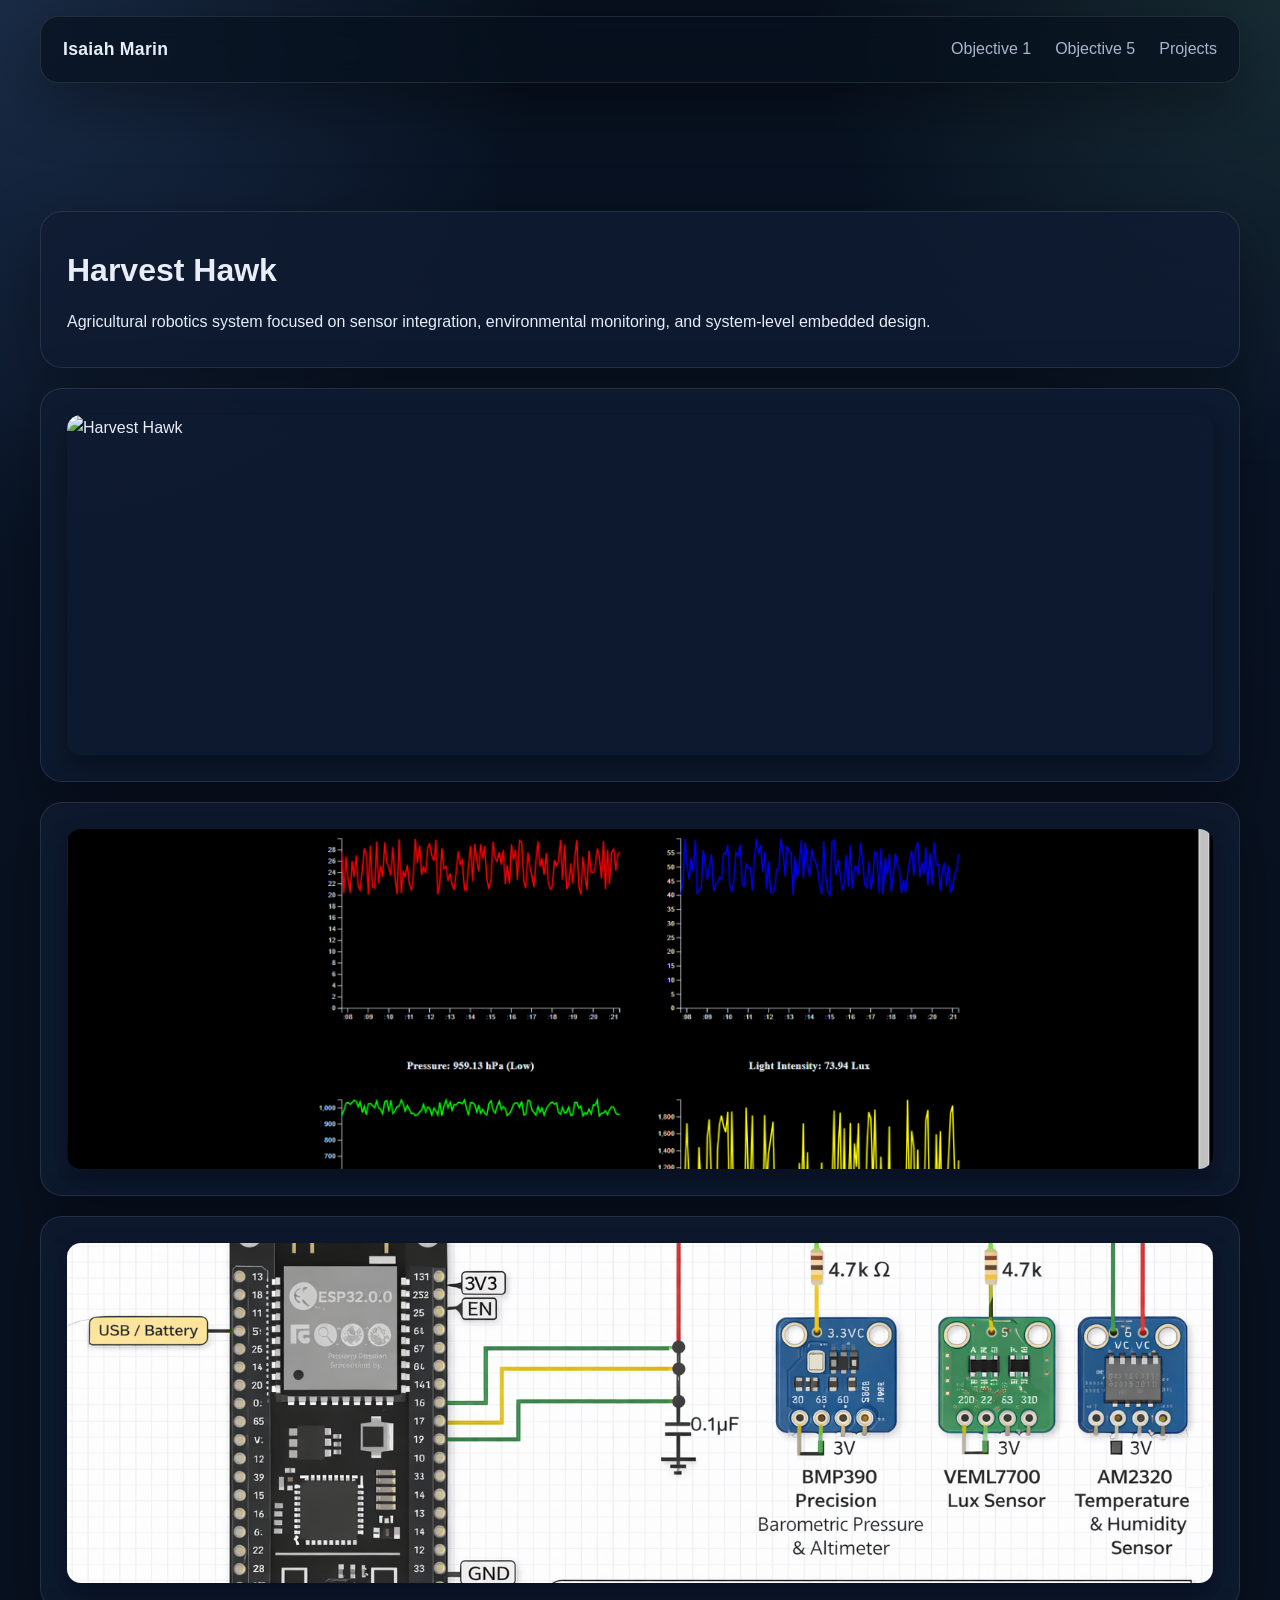
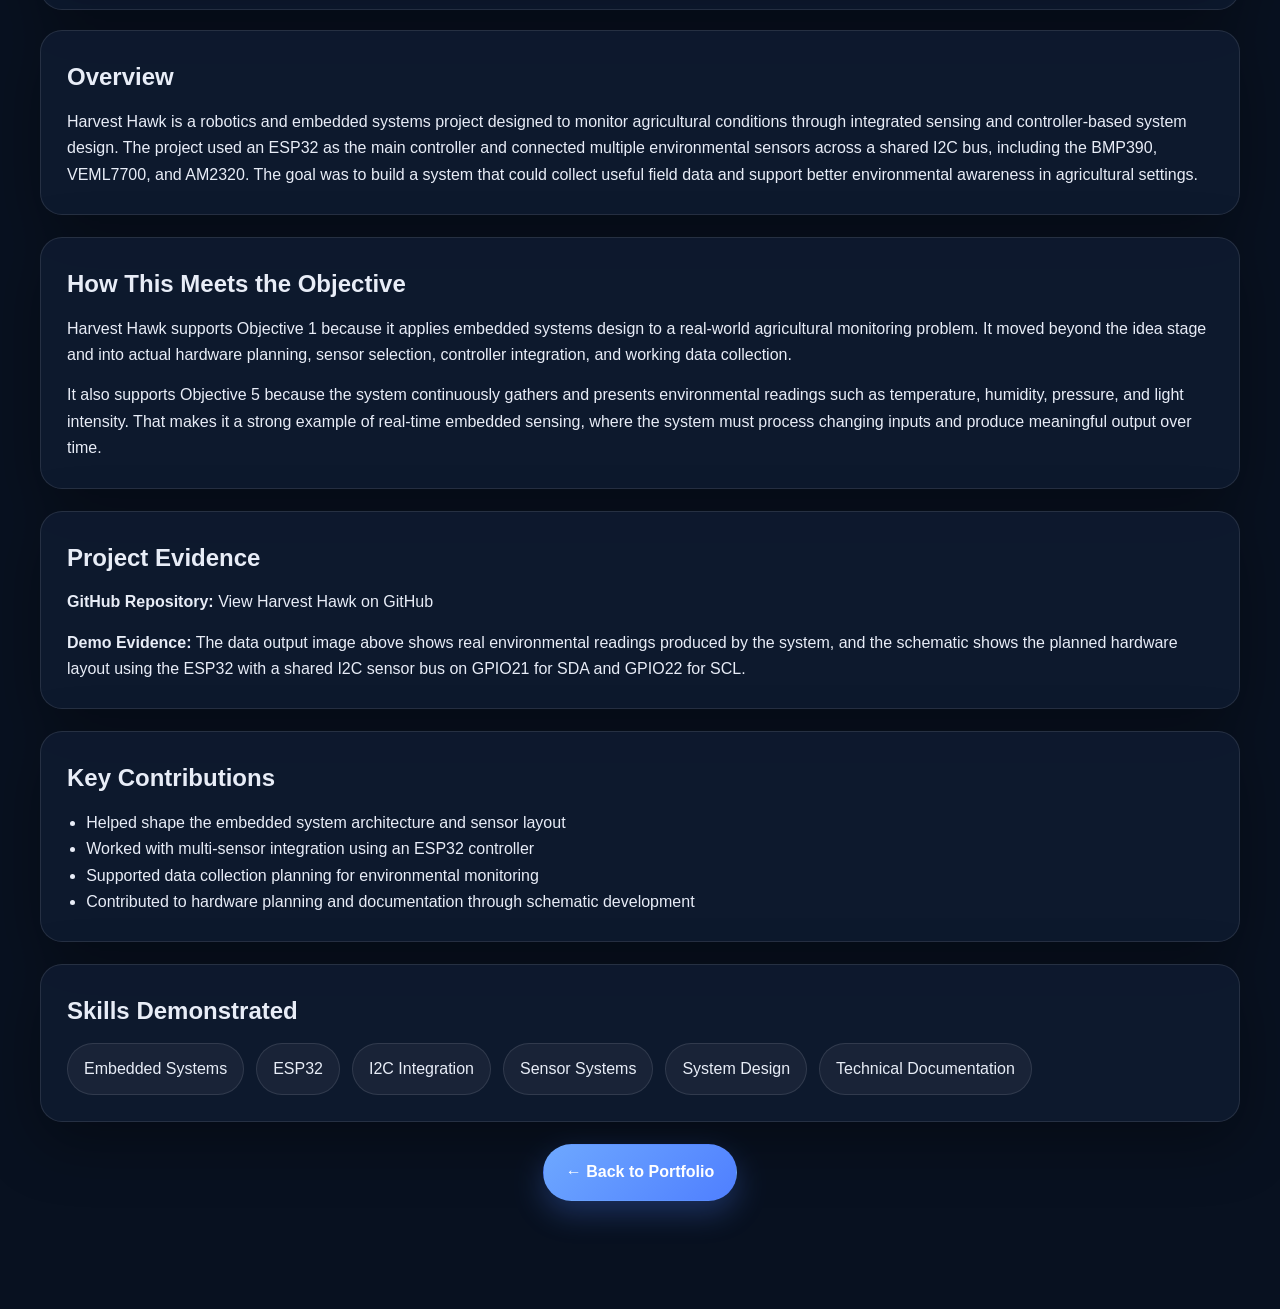
==== commit a392d6fb: "bug fixes" ====
--- a/projects/harvest-hawk.html
+++ b/projects/harvest-hawk.html
@@ -7,308 +7,92 @@
   <link rel="stylesheet" href="../style.css">
 </head>
 <body>
-  <header class="site-header">
-    <div class="container nav-container">
-      <a href="index.html" class="logo">Isaiah Marin</a>
 
-      <button class="menu-toggle" id="menu-toggle" aria-label="Toggle navigation">
-        ☰
-      </button>
+<div class="site-bg"></div>
 
-      <nav class="site-nav" id="site-nav">
-        <a href="index.html">Home</a>
-        <a href="index.html#objectives">Objectives</a>
-        <a href="index.html#projects">Projects</a>
-        <a href="index.html#presentation-script">Presentation Script</a>
-        <a href="index.html#contact">Contact</a>
-      </nav>
+<nav class="navbar">
+  <a href="../index.html" class="logo">Isaiah Marin</a>
+  <div class="nav-links">
+    <a href="../index.html#objective1">Objective 1</a>
+    <a href="../index.html#objective5">Objective 5</a>
+    <a href="../index.html#projects">Projects</a>
+  </div>
+</nav>
+
+<main class="section">
+
+  <div class="project-hero card">
+    <h1>Harvest Hawk</h1>
+    <p class="project-subtitle">
+      Agricultural robotics system focused on sensor integration, environmental monitoring, and system-level embedded design.
+    </p>
+  </div>
+
+  <div class="project-image-large card">
+    <img src="../images/harvest-hawk-1.png" alt="Harvest Hawk">
+  </div>
+
+  <div class="project-image-large card">
+    <img src="../images/harvest-hawk-data.png" alt="Harvest Hawk environmental data output">
+  </div>
+
+  <div class="project-image-large card">
+    <img src="../images/harvest-hawk-schematic.png" alt="Harvest Hawk schematic">
+  </div>
+
+  <div class="card">
+    <h2>Overview</h2>
+    <p>
+      Harvest Hawk is a robotics and embedded systems project designed to monitor agricultural conditions through integrated sensing and controller-based system design. The project used an ESP32 as the main controller and connected multiple environmental sensors across a shared I2C bus, including the BMP390, VEML7700, and AM2320. The goal was to build a system that could collect useful field data and support better environmental awareness in agricultural settings.
+    </p>
+  </div>
+
+  <div class="card">
+    <h2>How This Meets the Objective</h2>
+    <p>
+      Harvest Hawk supports Objective 1 because it applies embedded systems design to a real-world agricultural monitoring problem. It moved beyond the idea stage and into actual hardware planning, sensor selection, controller integration, and working data collection.
+    </p>
+    <p>
+      It also supports Objective 5 because the system continuously gathers and presents environmental readings such as temperature, humidity, pressure, and light intensity. That makes it a strong example of real-time embedded sensing, where the system must process changing inputs and produce meaningful output over time.
+    </p>
+  </div>
+
+  <div class="card">
+    <h2>Project Evidence</h2>
+    <p><strong>GitHub Repository:</strong> <a href="https://github.com/IsaiahMarin/Harvest-Hawk" target="_blank">View Harvest Hawk on GitHub</a></p>
+    <p>
+      <strong>Demo Evidence:</strong> The data output image above shows real environmental readings produced by the system, and the schematic shows the planned hardware layout using the ESP32 with a shared I2C sensor bus on GPIO21 for SDA and GPIO22 for SCL.
+    </p>
+  </div>
+
+  <div class="card">
+    <h2>Key Contributions</h2>
+    <ul>
+      <li>Helped shape the embedded system architecture and sensor layout</li>
+      <li>Worked with multi-sensor integration using an ESP32 controller</li>
+      <li>Supported data collection planning for environmental monitoring</li>
+      <li>Contributed to hardware planning and documentation through schematic development</li>
+    </ul>
+  </div>
+
+  <div class="card">
+    <h2>Skills Demonstrated</h2>
+    <div class="skills-wrap">
+      <span class="skill-pill">Embedded Systems</span>
+      <span class="skill-pill">ESP32</span>
+      <span class="skill-pill">I2C Integration</span>
+      <span class="skill-pill">Sensor Systems</span>
+      <span class="skill-pill">System Design</span>
+      <span class="skill-pill">Technical Documentation</span>
     </div>
-  </header>
+  </div>
 
-  <main>
-    <section class="project-hero">
-      <div class="container">
-        <p class="eyebrow">Robotics Project</p>
-        <h1>Harvest Hawk</h1>
-        <p class="project-hero-text">
-          Harvest Hawk is an agricultural monitoring concept focused on collecting environmental
-          data that can support smarter field awareness and better decision-making. The project
-          combines embedded systems planning, sensor integration, and system-level design for a
-          robotics-based crop monitoring platform.
-        </p>
+  <div style="text-align:center; margin-top:20px;">
+    <a href="../index.html" class="btn btn-primary">← Back to Portfolio</a>
+  </div>
 
-        <div class="hero-actions">
-          <a href="#demo-evidence" class="btn btn-primary">View Project Evidence</a>
-          <a href="#technical-breakdown" class="btn btn-secondary">See Technical Breakdown</a>
-        </div>
-      </div>
-    </section>
+</main>
 
-    <section class="section">
-      <div class="container">
-        <div class="project-overview-grid">
-          <article class="content-card">
-            <h2>Project Overview</h2>
-            <p>
-              Harvest Hawk was designed as a system that could monitor environmental conditions
-              relevant to agriculture by using an embedded controller and multiple sensors. The
-              goal was to create a platform that could gather useful field data, including
-              atmospheric pressure, altitude-related data, light levels, temperature, and humidity.
-            </p>
-            <p>
-              What makes this project important is not just the idea itself, but the way it applies
-              embedded systems thinking to a real-world problem. It required choosing compatible
-              sensors, planning communication between devices, and structuring the hardware so that
-              the system could scale as more components were added later.
-            </p>
-          </article>
-
-          <article class="content-card">
-            <h2>Key Skills Demonstrated</h2>
-            <ul class="feature-list">
-              <li>Embedded systems planning with an ESP32 microcontroller</li>
-              <li>I2C sensor integration and shared bus design</li>
-              <li>Environmental sensing for agriculture-focused applications</li>
-              <li>Power distribution and wiring layout planning</li>
-              <li>System-level design for future expansion</li>
-              <li>Technical documentation and schematic creation</li>
-            </ul>
-          </article>
-        </div>
-      </div>
-    </section>
-
-    <section class="section section-alt" id="demo-evidence">
-      <div class="container">
-        <div class="section-heading">
-          <p class="eyebrow">Project Evidence</p>
-          <h2>Design proof and sensor integration plan</h2>
-        </div>
-
-        <div class="stacked-cards">
-          <article class="content-card">
-            <h3>Harvest Hawk Schematic</h3>
-            <p>
-              This schematic shows the planned sensor layout for Harvest Hawk using an ESP32 as the
-              main controller. The system connects multiple environmental sensors over a shared I2C
-              communication bus, which reduces wiring complexity while making the design easier to
-              expand.
-            </p>
-
-            <div class="media-frame">
-              <img
-                src="harvest-hawk-schematic.png"
-                alt="Harvest Hawk sensor schematic showing ESP32 connected to BMP390, VEML7700, and AM2320 sensors"
-              />
-            </div>
-
-            <p class="media-caption">
-              Harvest Hawk sensor schematic showing the ESP32 connected to the BMP390 barometric and
-              altitude sensor, VEML7700 lux sensor, and AM2320 temperature and humidity sensor.
-            </p>
-          </article>
-
-          <article class="content-card">
-            <h3>Why This Evidence Matters</h3>
-            <p>
-              This schematic gives concrete proof that the project moved beyond a general concept and
-              into actual hardware planning. It shows the chosen sensors, communication method,
-              signal lines, and power routing. That matters because it demonstrates real embedded
-              systems design decisions rather than just a high-level idea.
-            </p>
-            <p>
-              It also shows that the project was designed with scalability in mind. By using a
-              shared I2C bus, the system can support multiple sensors with fewer control pins and a
-              cleaner layout.
-            </p>
-          </article>
-        </div>
-      </div>
-    </section>
-
-    <section class="section" id="technical-breakdown">
-      <div class="container">
-        <div class="section-heading">
-          <p class="eyebrow">Technical Breakdown</p>
-          <h2>How the system is structured</h2>
-        </div>
-
-        <div class="stacked-cards">
-          <article class="content-card">
-            <h3>Main Controller</h3>
-            <p>
-              Harvest Hawk uses an ESP32 as the main controller. The ESP32 was selected because it
-              provides strong flexibility for embedded applications, including enough processing
-              capability, useful GPIO access, and support for I2C communication. That made it a
-              good fit for connecting multiple environmental sensors in a single system.
-            </p>
-          </article>
-
-          <article class="content-card">
-            <h3>Sensor Suite</h3>
-            <p>
-              The project uses three main sensors. The BMP390 provides barometric pressure and
-              altitude-related data, the VEML7700 measures ambient light levels, and the AM2320
-              handles temperature and humidity sensing. Together, these components create a more
-              complete environmental picture that could support agricultural monitoring and analysis.
-            </p>
-          </article>
-
-          <article class="content-card">
-            <h3>I2C Communication Design</h3>
-            <p>
-              One of the strongest technical parts of this project is the use of a shared I2C bus.
-              Instead of assigning a separate set of wires for every sensor, the design uses common
-              SDA and SCL lines across the sensor group. This reduces wiring complexity and makes
-              the system easier to organize, troubleshoot, and expand.
-            </p>
-            <p>
-              In the schematic, GPIO21 is used for SDA and GPIO22 is used for SCL. Pull-up
-              resistors are included on both communication lines to support stable I2C operation.
-            </p>
-          </article>
-
-          <article class="content-card">
-            <h3>Power and Signal Layout</h3>
-            <p>
-              The sensor modules are powered from the ESP32’s 3.3V rail, with shared ground across
-              the full system. A decoupling capacitor is included to help stabilize the sensor power
-              line near the BMP390. This reflects proper embedded hardware practice by accounting
-              for signal and power stability, not just basic connectivity.
-            </p>
-          </article>
-
-          <article class="content-card">
-            <h3>Engineering Value</h3>
-            <p>
-              Harvest Hawk demonstrates embedded systems thinking because it required part selection,
-              communication planning, electrical layout decisions, and documentation. Even though the
-              project is presented here as a sensor integration and monitoring concept, it still
-              reflects the real design work needed to build a functioning agricultural robotics
-              platform.
-            </p>
-          </article>
-        </div>
-      </div>
-    </section>
-
-    <section class="section section-alt">
-      <div class="container">
-        <div class="section-heading">
-          <p class="eyebrow">Component Summary</p>
-          <h2>Core hardware used in the design</h2>
-        </div>
-
-        <div class="project-grid">
-          <article class="project-card">
-            <h3>ESP32</h3>
-            <p>
-              Serves as the main embedded controller for the system and manages communication with
-              all connected sensors.
-            </p>
-          </article>
-
-          <article class="project-card">
-            <h3>BMP390</h3>
-            <p>
-              Measures barometric pressure and supports altitude-related sensing for environmental
-              monitoring.
-            </p>
-          </article>
-
-          <article class="project-card">
-            <h3>VEML7700</h3>
-            <p>
-              Measures light intensity, which can help track environmental conditions related to
-              field exposure and daylight.
-            </p>
-          </article>
-
-          <article class="project-card">
-            <h3>AM2320</h3>
-            <p>
-              Measures temperature and humidity, adding important atmospheric data to the sensing
-              package.
-            </p>
-          </article>
-
-          <article class="project-card">
-            <h3>I2C Bus</h3>
-            <p>
-              Allows multiple sensors to share the same communication lines, reducing wiring and
-              improving expandability.
-            </p>
-          </article>
-
-          <article class="project-card">
-            <h3>Pull-Up Resistors and Capacitor</h3>
-            <p>
-              Support reliable communication and cleaner power behavior, which helps make the design
-              more stable and technically complete.
-            </p>
-          </article>
-        </div>
-      </div>
-    </section>
-
-    <section class="section">
-      <div class="container">
-        <div class="section-heading">
-          <p class="eyebrow">Objectives Supported</p>
-          <h2>How this project fits the portfolio</h2>
-        </div>
-
-        <div class="stacked-cards">
-          <article class="content-card">
-            <h3>Objective 2: Integrate Sensors, Actuators, and Electromechanical Components</h3>
-            <p>
-              Harvest Hawk supports this objective because it focuses on integrating multiple sensors
-              into a single embedded platform. The project required choosing compatible hardware and
-              designing a system where those components could operate together through a shared
-              communication method.
-            </p>
-          </article>
-
-          <article class="content-card">
-            <h3>Objective 5: Use Software and Data Tools to Support Technical Problem-Solving</h3>
-            <p>
-              This project also supports data-driven engineering because the entire purpose of the
-              system is to collect useful environmental information that could later support analysis,
-              monitoring, and decision-making. It shows how embedded hardware and data collection can
-              work together as part of a larger technical solution.
-            </p>
-          </article>
-        </div>
-      </div>
-    </section>
-
-    <section class="section section-alt">
-      <div class="container">
-        <div class="content-card">
-          <h2>Reflection</h2>
-          <p>
-            Harvest Hawk is a strong project for my portfolio because it shows systems thinking and
-            practical embedded design in a real application area. Agriculture is a space where
-            sensing, automation, and robotics can make a real difference, and this project reflects
-            how I approached that challenge from both a hardware and engineering perspective.
-          </p>
-          <p>
-            More than anything, this project shows that I can take a concept, break it into actual
-            hardware decisions, and document a system architecture that could be built and expanded
-            in a practical way.
-          </p>
-        </div>
-      </div>
-    </section>
-  </main>
-
-  <footer class="site-footer">
-    <div class="container footer-container">
-      <p>© 2026 Isaiah Marin. All rights reserved.</p>
-      <p>Robotics and Embedded Systems Portfolio</p>
-    </div>
-  </footer>
-
-  <script src="script.js"></script>
+<script src="../script.js"></script>
 </body>
 </html>
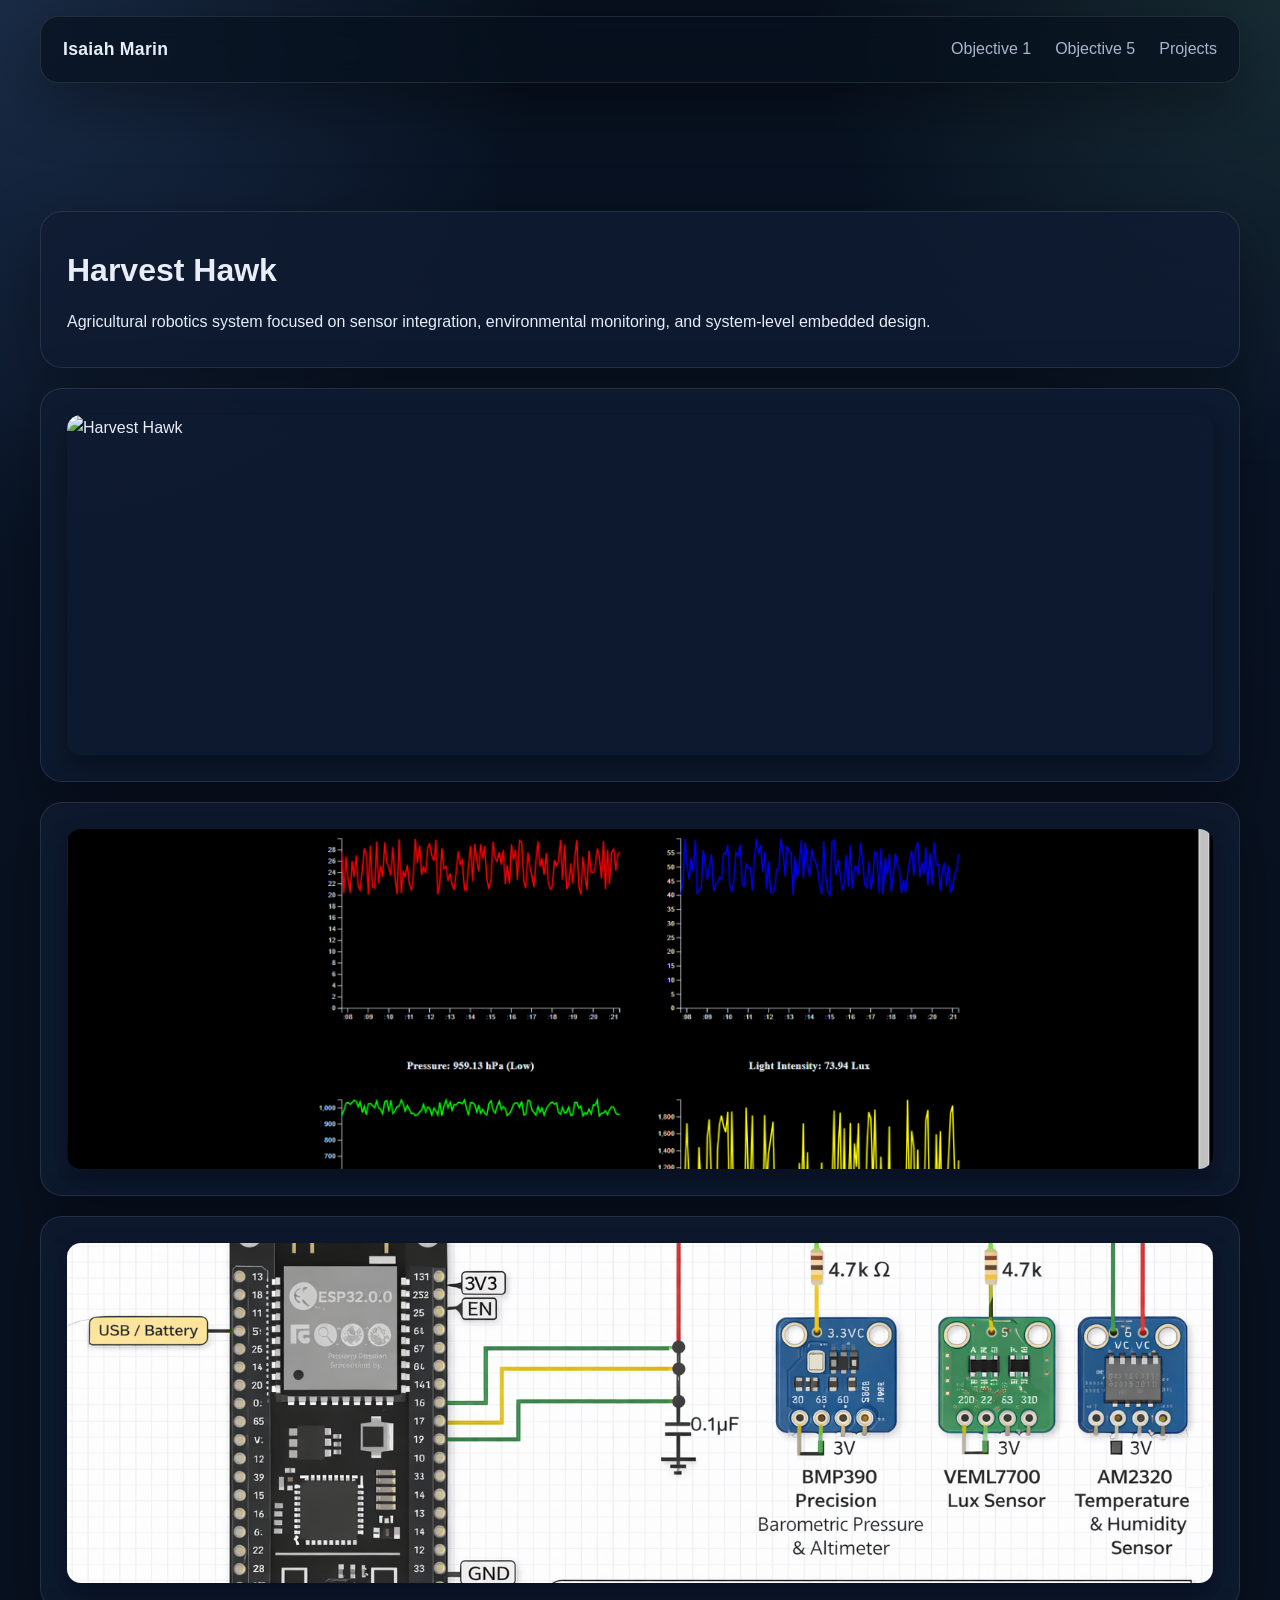
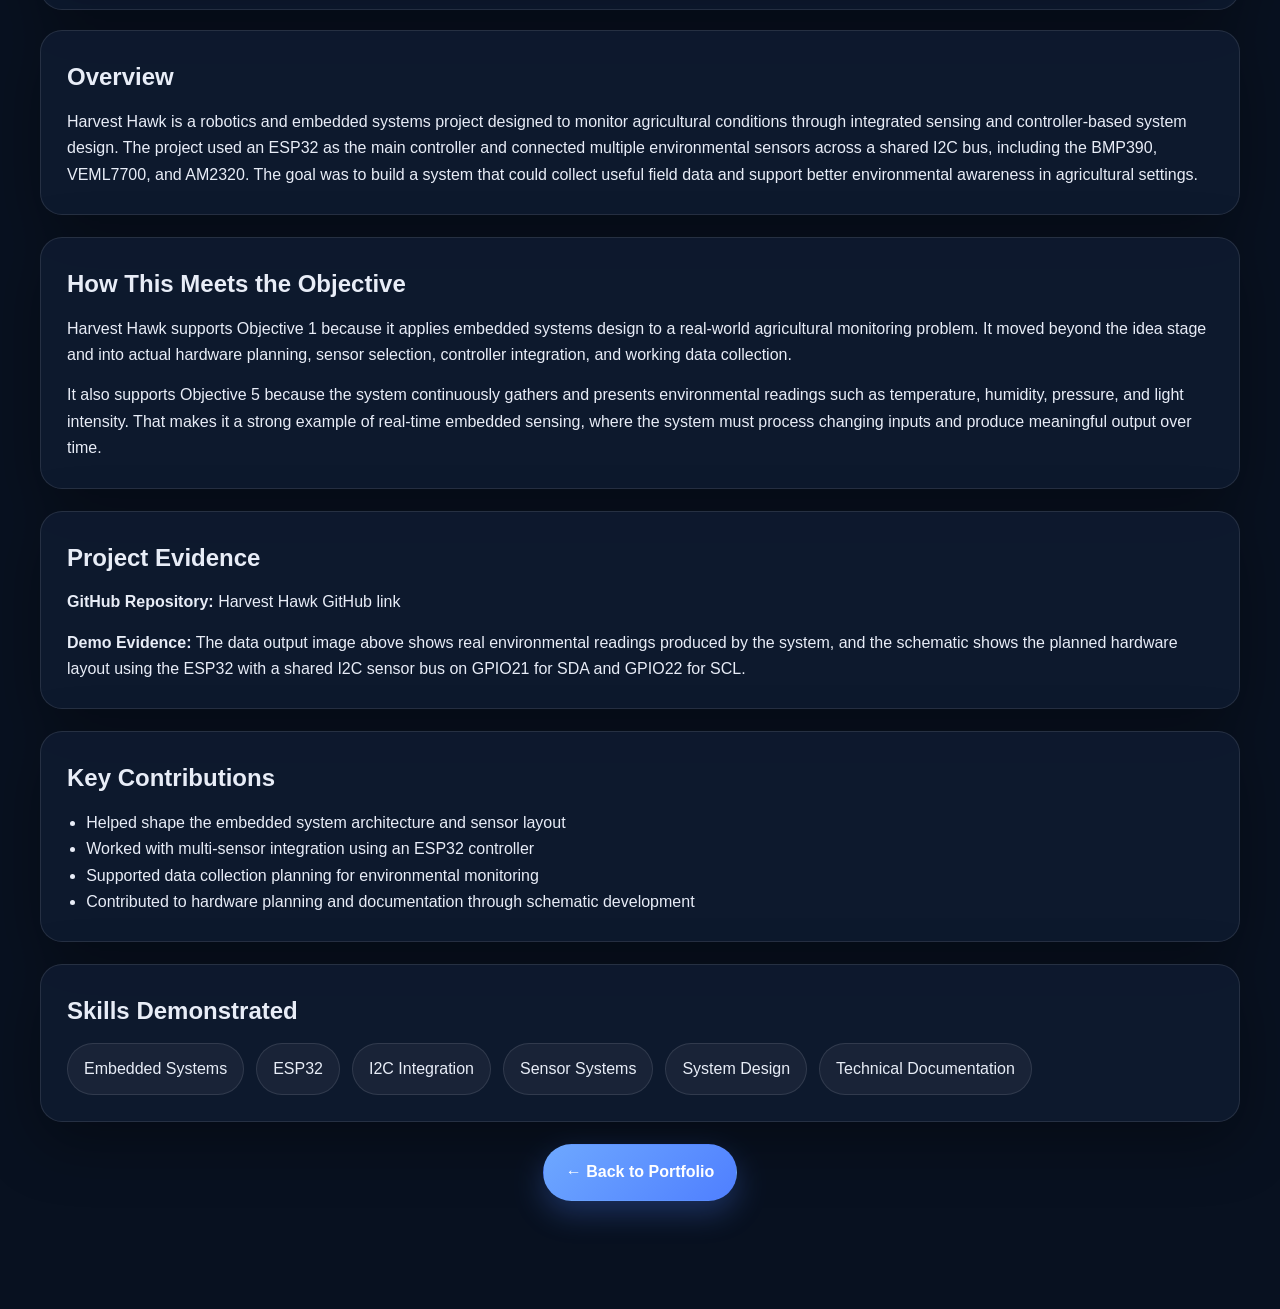
==== commit 3ee28225: "Update harvest-hawk.html" ====
--- a/projects/harvest-hawk.html
+++ b/projects/harvest-hawk.html
@@ -29,7 +29,7 @@
   </div>
 
   <div class="project-image-large card">
-    <img src="../images/harvest-hawk-1.png" alt="Harvest Hawk">
+    <img src="../images/harvest-hawk-1.jpg" alt="Harvest Hawk">
   </div>
 
   <div class="project-image-large card">
@@ -59,7 +59,7 @@
 
   <div class="card">
     <h2>Project Evidence</h2>
-    <p><strong>GitHub Repository:</strong> <a href="https://github.com/IsaiahMarin/Harvest-Hawk" target="_blank">View Harvest Hawk on GitHub</a></p>
+    <p><strong>GitHub Repository:</strong> <a href="https://github.com/IsaiahMarin/Harvest-Hawk" target="_blank">Harvest Hawk GitHub link </a></p>
     <p>
       <strong>Demo Evidence:</strong> The data output image above shows real environmental readings produced by the system, and the schematic shows the planned hardware layout using the ESP32 with a shared I2C sensor bus on GPIO21 for SDA and GPIO22 for SCL.
     </p>
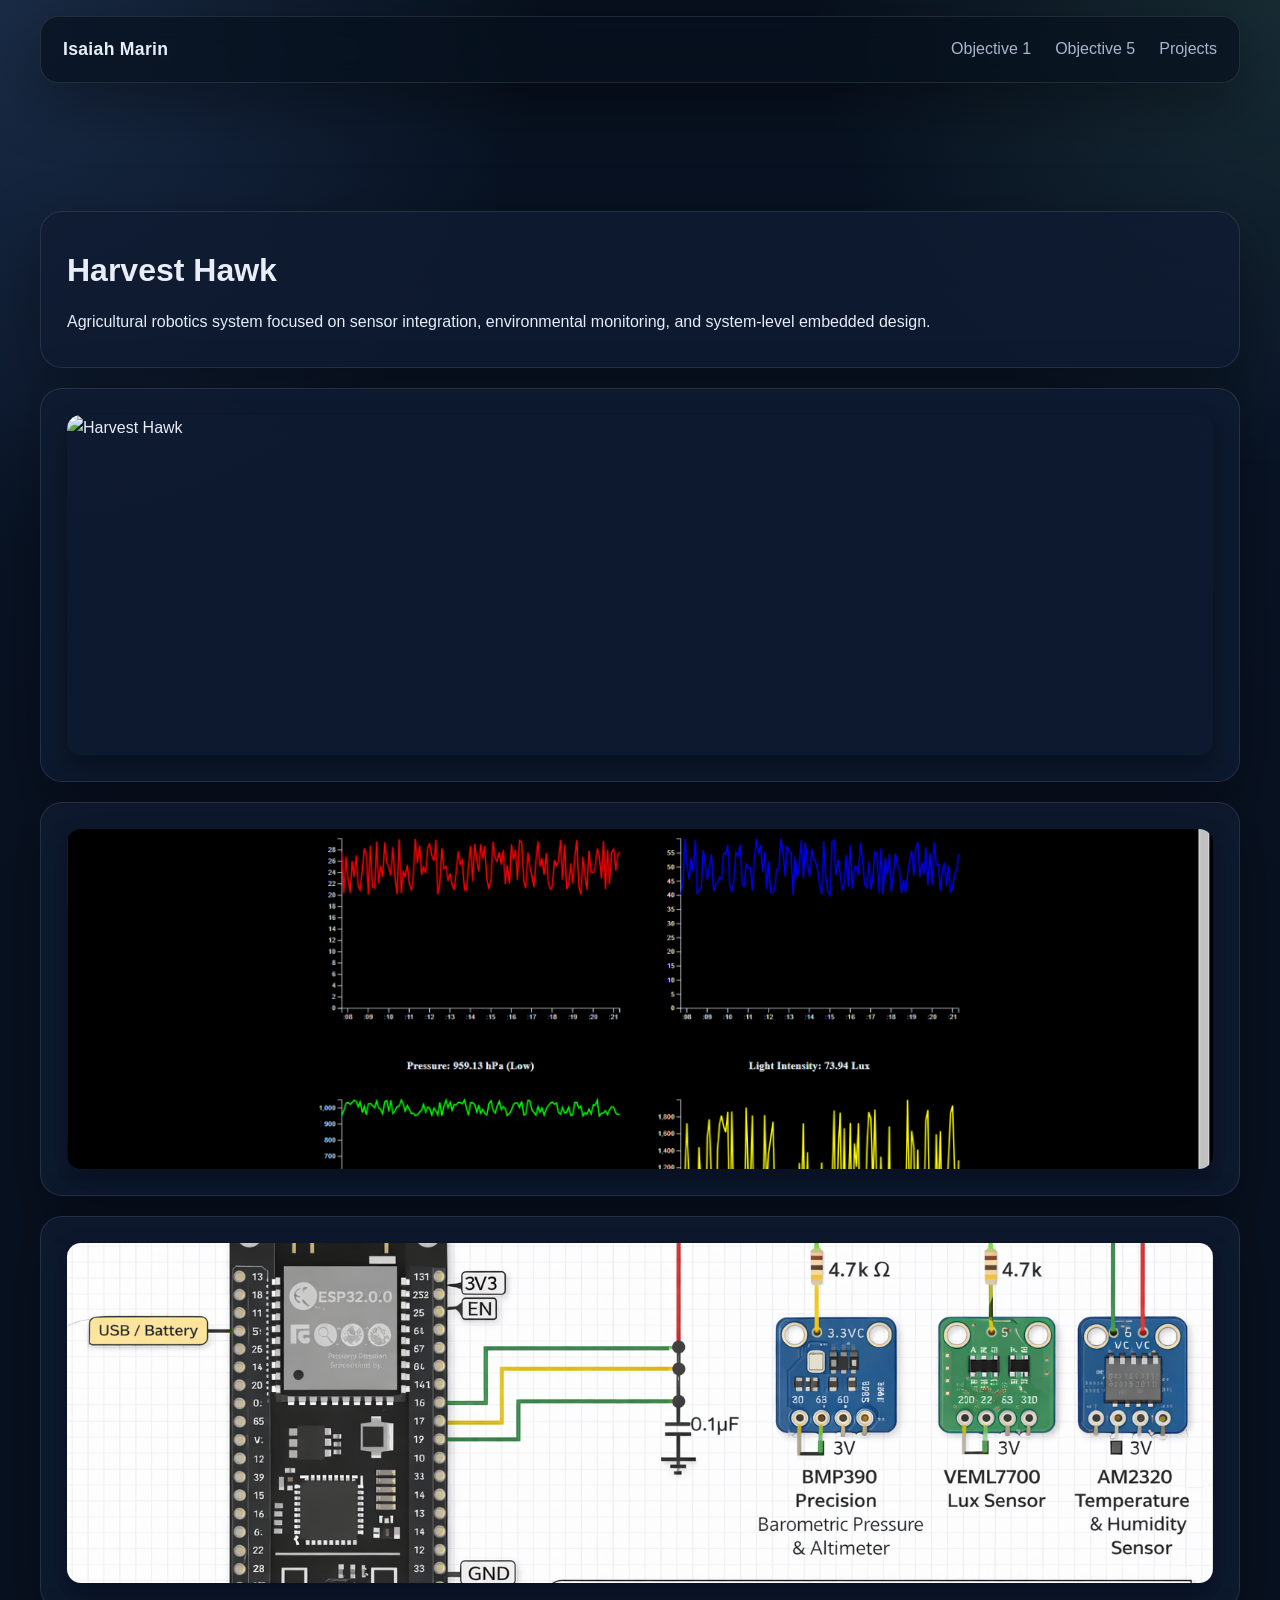
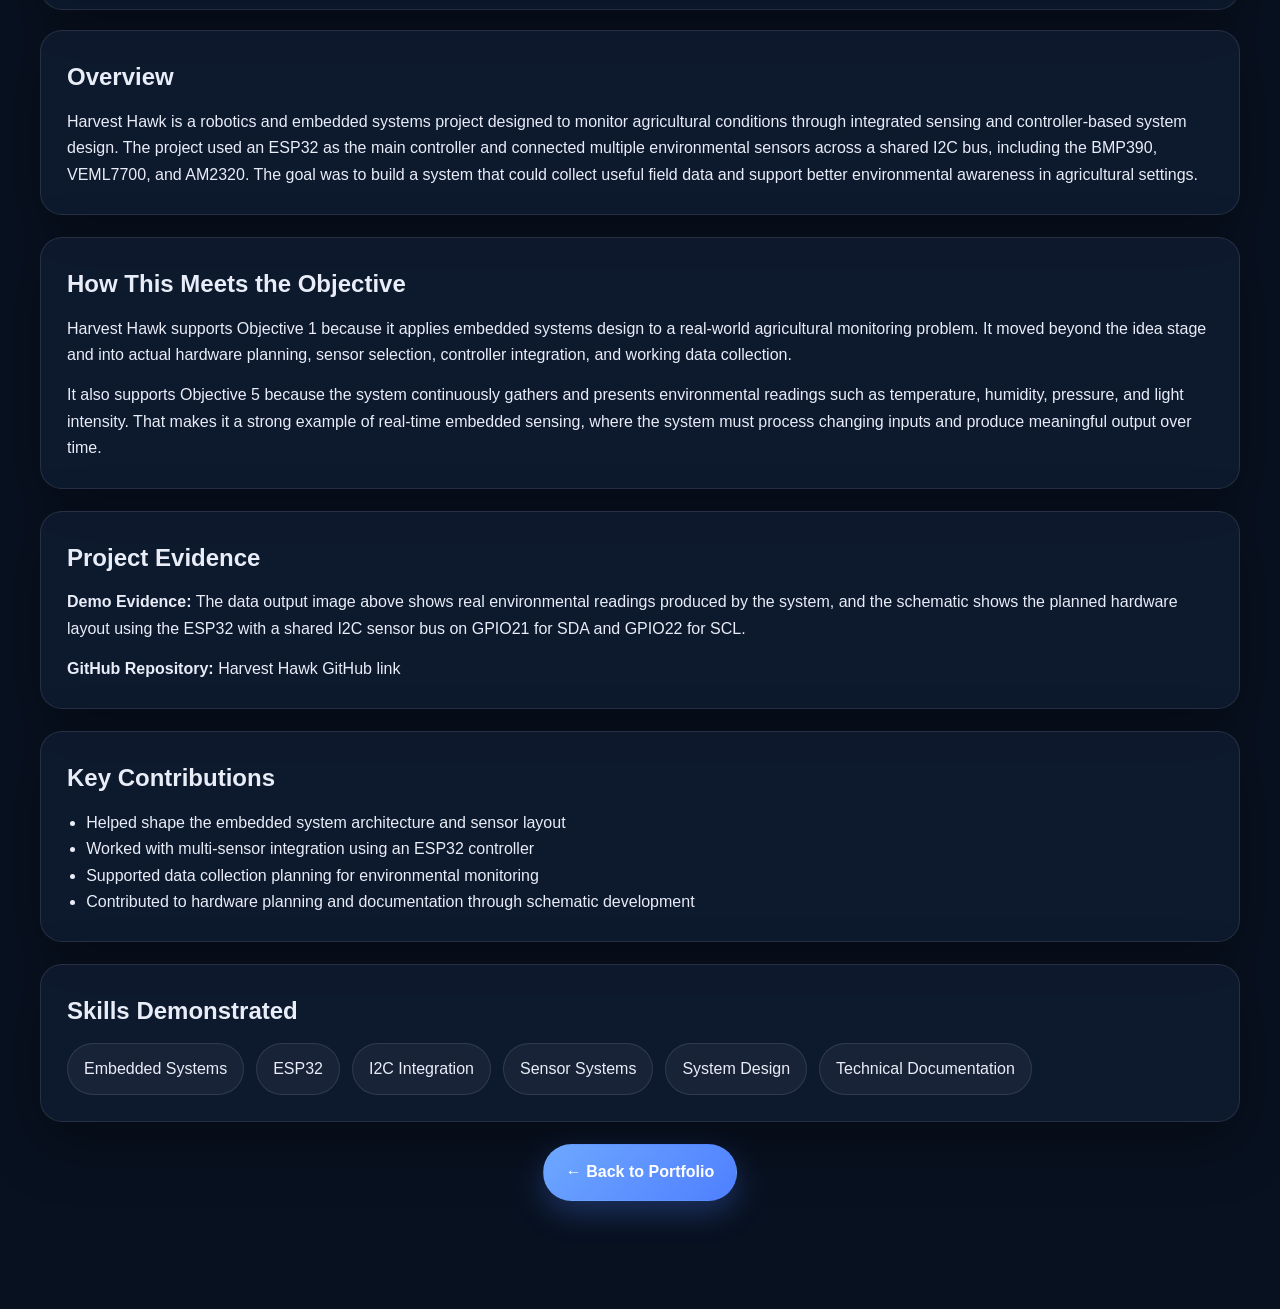
==== commit 8a430608: "Fixed Github Links" ====
--- a/projects/harvest-hawk.html
+++ b/projects/harvest-hawk.html
@@ -59,10 +59,12 @@
 
   <div class="card">
     <h2>Project Evidence</h2>
-    <p><strong>GitHub Repository:</strong> <a href="https://github.com/IsaiahMarin/Harvest-Hawk" target="_blank">Harvest Hawk GitHub link </a></p>
+    
     <p>
       <strong>Demo Evidence:</strong> The data output image above shows real environmental readings produced by the system, and the schematic shows the planned hardware layout using the ESP32 with a shared I2C sensor bus on GPIO21 for SDA and GPIO22 for SCL.
     </p>
+
+    <p><strong>GitHub Repository:</strong> <a href="https://github.com/IsaiahMarin/Harvest-Hawk" target="_blank">Harvest Hawk GitHub link </a></p>
   </div>
 
   <div class="card">
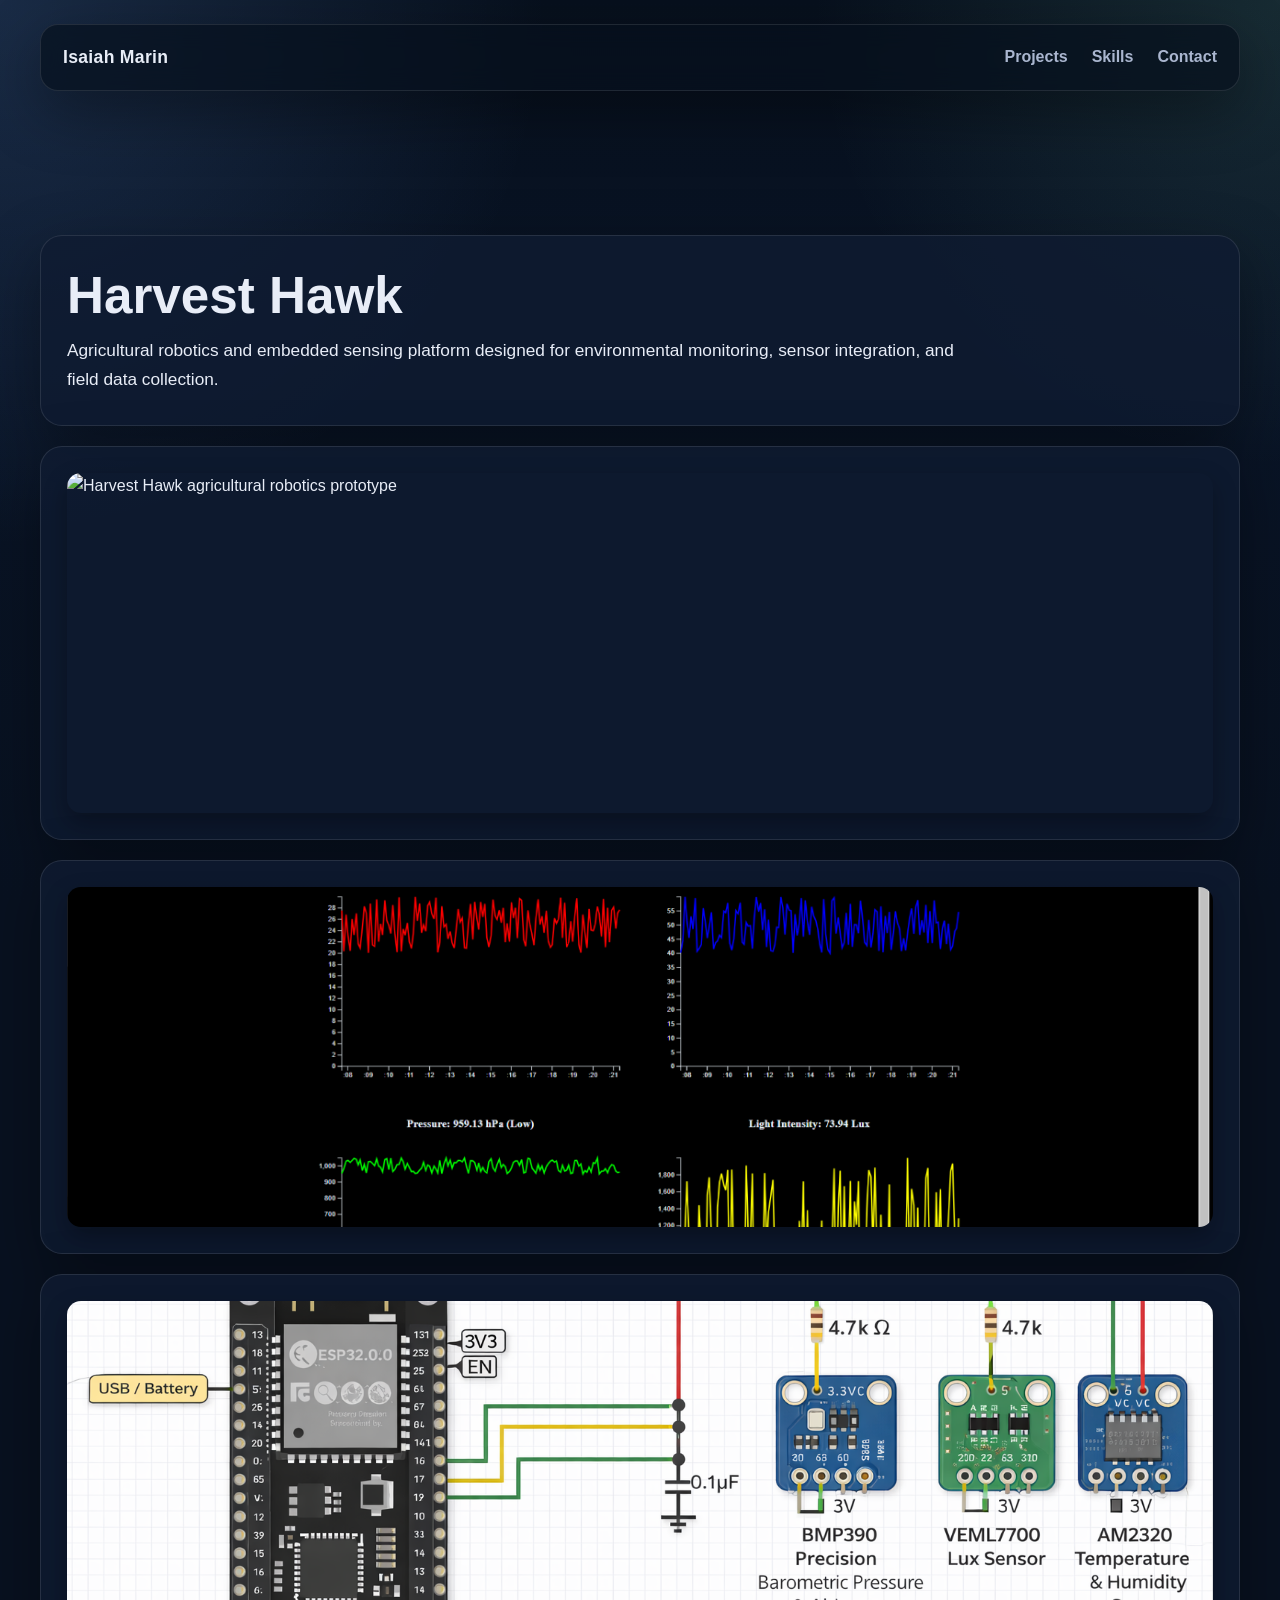
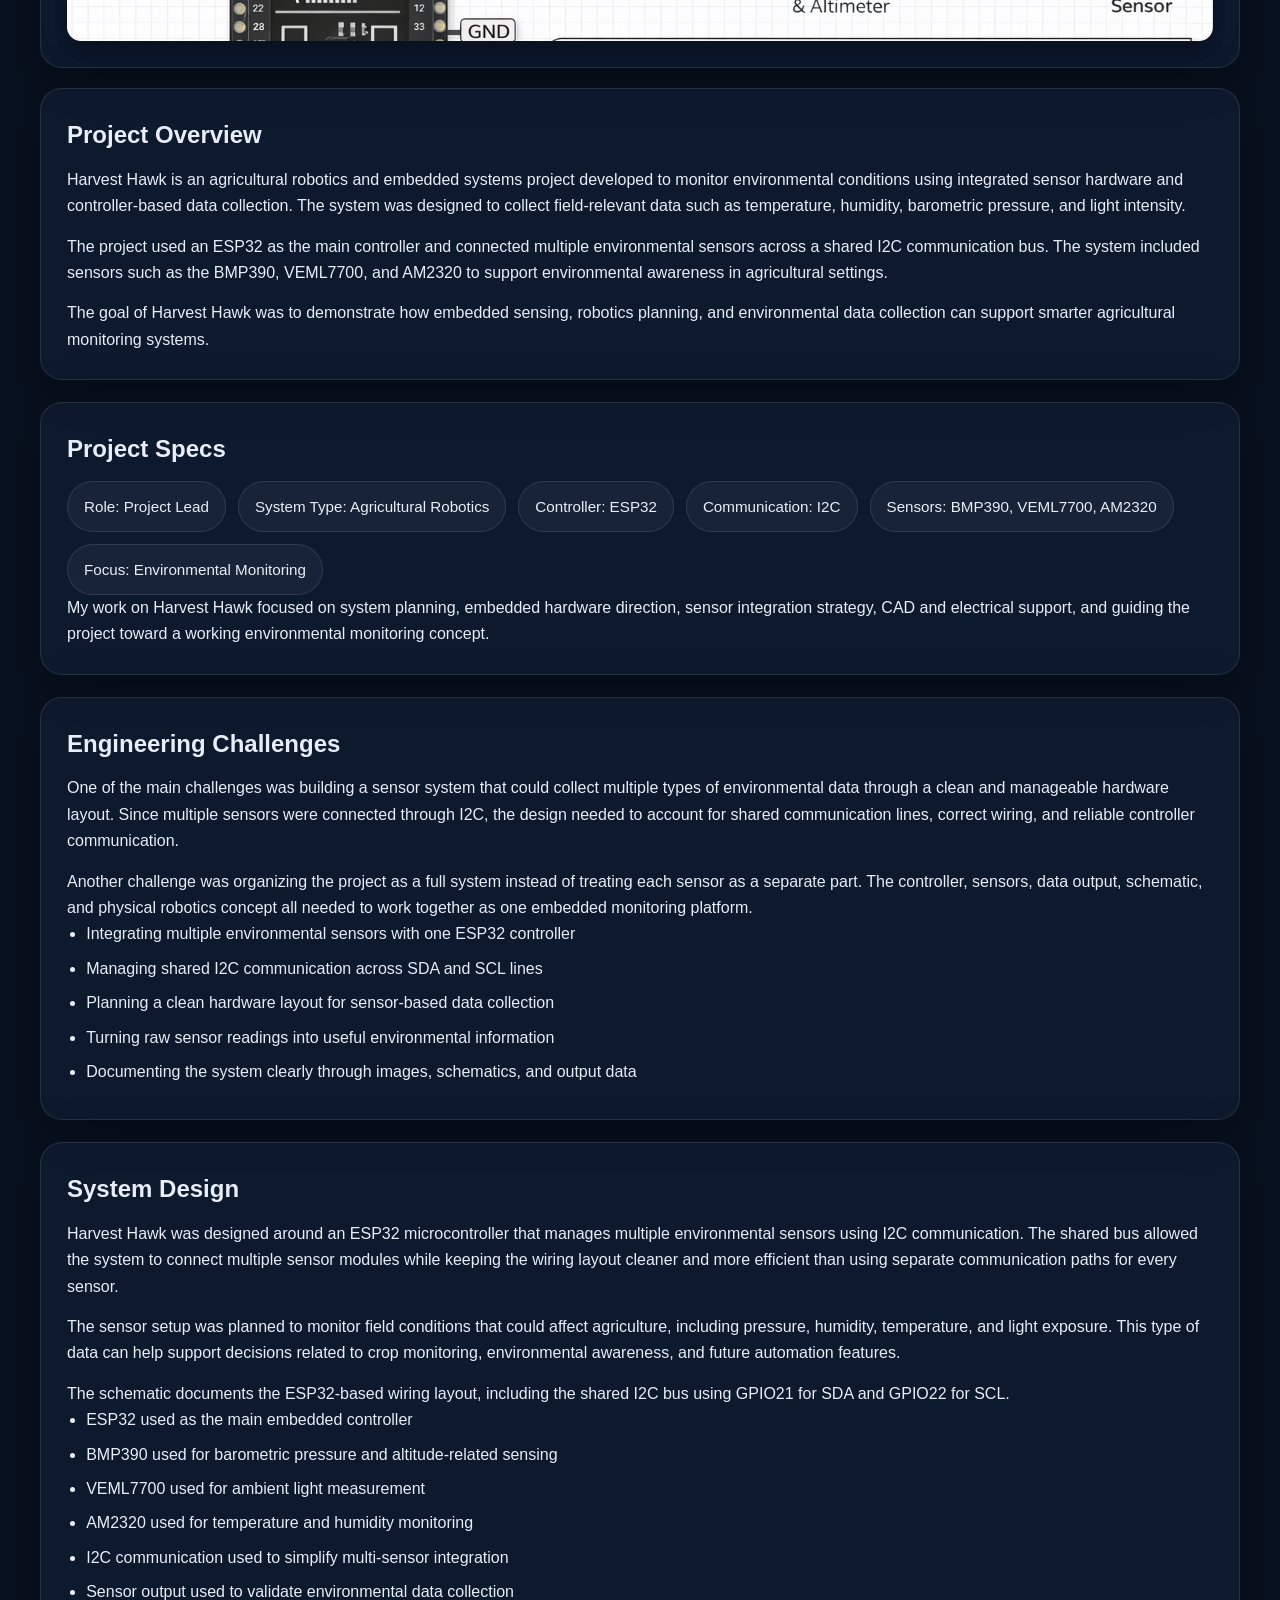
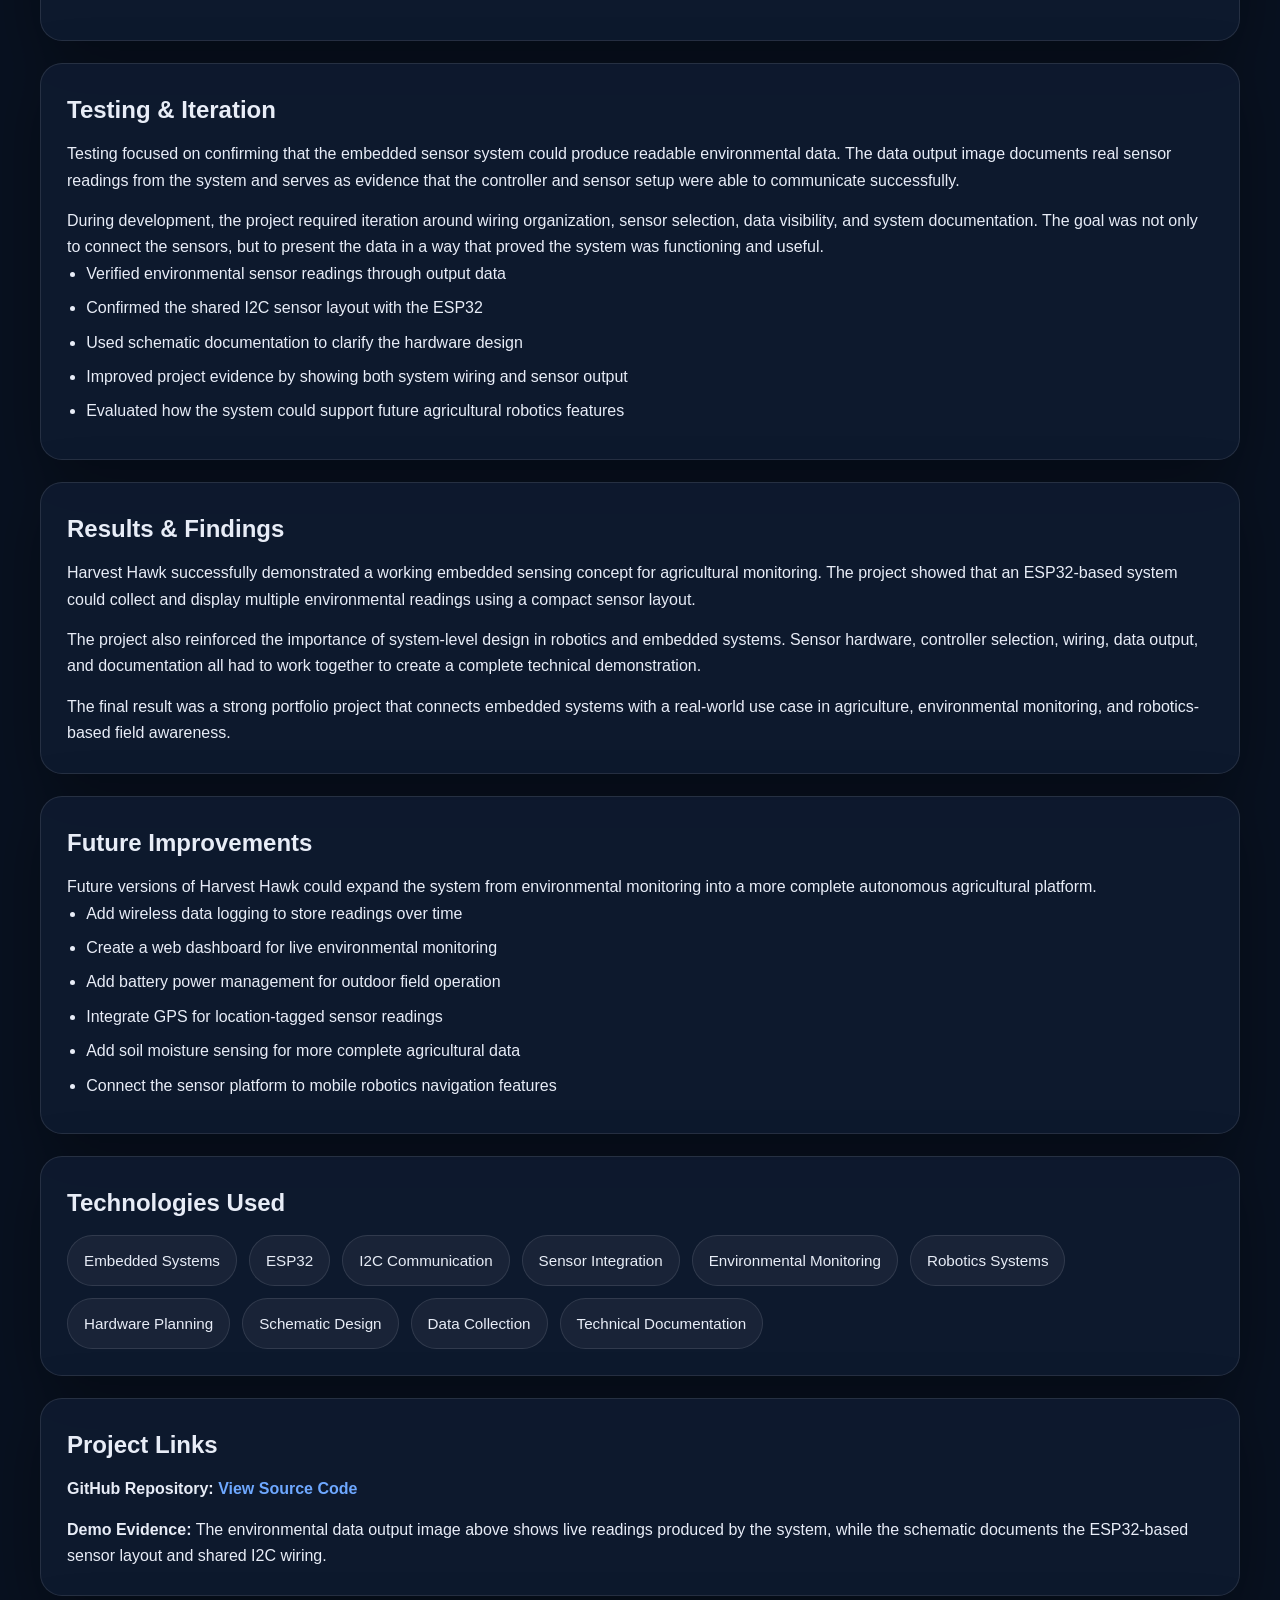
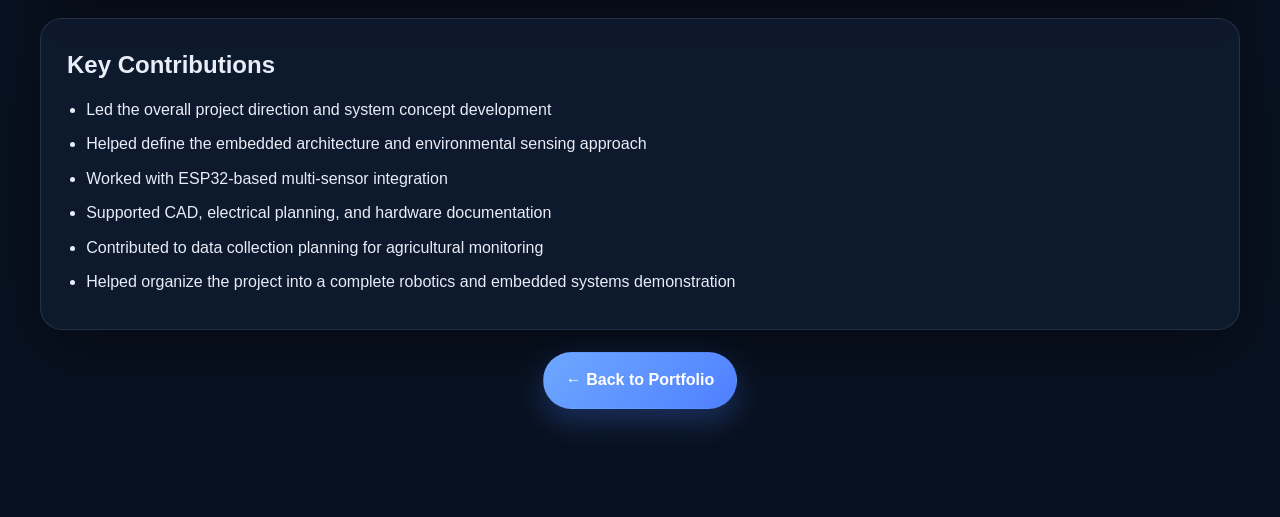
==== commit b292fc62: "Grad/Changes Changed the entire website from project-focused to professional portfolio-focused" ====
--- a/projects/harvest-hawk.html
+++ b/projects/harvest-hawk.html
@@ -13,9 +13,9 @@
 <nav class="navbar">
   <a href="../index.html" class="logo">Isaiah Marin</a>
   <div class="nav-links">
-    <a href="../index.html#objective1">Objective 1</a>
-    <a href="../index.html#objective5">Objective 5</a>
     <a href="../index.html#projects">Projects</a>
+    <a href="../index.html#skills">Skills</a>
+    <a href="../index.html#contact">Contact</a>
   </div>
 </nav>
 
@@ -24,69 +24,197 @@
   <div class="project-hero card">
     <h1>Harvest Hawk</h1>
     <p class="project-subtitle">
-      Agricultural robotics system focused on sensor integration, environmental monitoring, and system-level embedded design.
+      Agricultural robotics and embedded sensing platform designed for environmental monitoring, sensor integration, and field data collection.
     </p>
   </div>
 
   <div class="project-image-large card">
-    <img src="../images/harvest-hawk-1.jpg" alt="Harvest Hawk">
+    <img src="../images/harvest-hawk-1.jpg" alt="Harvest Hawk agricultural robotics prototype">
   </div>
 
   <div class="project-image-large card">
-    <img src="../images/harvest-hawk-data.png" alt="Harvest Hawk environmental data output">
+    <img src="../images/harvest-hawk-data.png" alt="Harvest Hawk environmental sensor data output">
   </div>
 
   <div class="project-image-large card">
-    <img src="../images/harvest-hawk-schematic.png" alt="Harvest Hawk schematic">
-  </div>
-
-  <div class="card">
-    <h2>Overview</h2>
-    <p>
-      Harvest Hawk is a robotics and embedded systems project designed to monitor agricultural conditions through integrated sensing and controller-based system design. The project used an ESP32 as the main controller and connected multiple environmental sensors across a shared I2C bus, including the BMP390, VEML7700, and AM2320. The goal was to build a system that could collect useful field data and support better environmental awareness in agricultural settings.
-    </p>
-  </div>
-
-  <div class="card">
-    <h2>How This Meets the Objective</h2>
-    <p>
-      Harvest Hawk supports Objective 1 because it applies embedded systems design to a real-world agricultural monitoring problem. It moved beyond the idea stage and into actual hardware planning, sensor selection, controller integration, and working data collection.
-    </p>
-    <p>
-      It also supports Objective 5 because the system continuously gathers and presents environmental readings such as temperature, humidity, pressure, and light intensity. That makes it a strong example of real-time embedded sensing, where the system must process changing inputs and produce meaningful output over time.
-    </p>
-  </div>
-
-  <div class="card">
-    <h2>Project Evidence</h2>
-    
-    <p>
-      <strong>Demo Evidence:</strong> The data output image above shows real environmental readings produced by the system, and the schematic shows the planned hardware layout using the ESP32 with a shared I2C sensor bus on GPIO21 for SDA and GPIO22 for SCL.
-    </p>
-
-    <p><strong>GitHub Repository:</strong> <a href="https://github.com/IsaiahMarin/Harvest-Hawk" target="_blank">Harvest Hawk GitHub link </a></p>
-  </div>
-
-  <div class="card">
-    <h2>Key Contributions</h2>
-    <ul>
-      <li>Helped shape the embedded system architecture and sensor layout</li>
-      <li>Worked with multi-sensor integration using an ESP32 controller</li>
-      <li>Supported data collection planning for environmental monitoring</li>
-      <li>Contributed to hardware planning and documentation through schematic development</li>
-    </ul>
-  </div>
-
-  <div class="card">
-    <h2>Skills Demonstrated</h2>
+    <img src="../images/harvest-hawk-schematic.png" alt="Harvest Hawk ESP32 sensor system schematic">
+  </div>
+
+  <div class="card">
+    <h2>Project Overview</h2>
+
+    <p>
+      Harvest Hawk is an agricultural robotics and embedded systems project developed to monitor environmental conditions using integrated sensor hardware and controller-based data collection. The system was designed to collect field-relevant data such as temperature, humidity, barometric pressure, and light intensity.
+    </p>
+
+    <p>
+      The project used an ESP32 as the main controller and connected multiple environmental sensors across a shared I2C communication bus. The system included sensors such as the BMP390, VEML7700, and AM2320 to support environmental awareness in agricultural settings.
+    </p>
+
+    <p>
+      The goal of Harvest Hawk was to demonstrate how embedded sensing, robotics planning, and environmental data collection can support smarter agricultural monitoring systems.
+    </p>
+  </div>
+
+  <div class="card">
+    <h2>Project Specs</h2>
+
+    <div class="skills-wrap">
+      <span class="skill-pill">Role: Project Lead</span>
+      <span class="skill-pill">System Type: Agricultural Robotics</span>
+      <span class="skill-pill">Controller: ESP32</span>
+      <span class="skill-pill">Communication: I2C</span>
+      <span class="skill-pill">Sensors: BMP390, VEML7700, AM2320</span>
+      <span class="skill-pill">Focus: Environmental Monitoring</span>
+    </div>
+
+    <p>
+      My work on Harvest Hawk focused on system planning, embedded hardware direction, sensor integration strategy, CAD and electrical support, and guiding the project toward a working environmental monitoring concept.
+    </p>
+  </div>
+
+  <div class="card">
+    <h2>Engineering Challenges</h2>
+
+    <p>
+      One of the main challenges was building a sensor system that could collect multiple types of environmental data through a clean and manageable hardware layout. Since multiple sensors were connected through I2C, the design needed to account for shared communication lines, correct wiring, and reliable controller communication.
+    </p>
+
+    <p>
+      Another challenge was organizing the project as a full system instead of treating each sensor as a separate part. The controller, sensors, data output, schematic, and physical robotics concept all needed to work together as one embedded monitoring platform.
+    </p>
+
+    <ul>
+      <li>Integrating multiple environmental sensors with one ESP32 controller</li>
+      <li>Managing shared I2C communication across SDA and SCL lines</li>
+      <li>Planning a clean hardware layout for sensor-based data collection</li>
+      <li>Turning raw sensor readings into useful environmental information</li>
+      <li>Documenting the system clearly through images, schematics, and output data</li>
+    </ul>
+  </div>
+
+  <div class="card">
+    <h2>System Design</h2>
+
+    <p>
+      Harvest Hawk was designed around an ESP32 microcontroller that manages multiple environmental sensors using I2C communication. The shared bus allowed the system to connect multiple sensor modules while keeping the wiring layout cleaner and more efficient than using separate communication paths for every sensor.
+    </p>
+
+    <p>
+      The sensor setup was planned to monitor field conditions that could affect agriculture, including pressure, humidity, temperature, and light exposure. This type of data can help support decisions related to crop monitoring, environmental awareness, and future automation features.
+    </p>
+
+    <p>
+      The schematic documents the ESP32-based wiring layout, including the shared I2C bus using GPIO21 for SDA and GPIO22 for SCL.
+    </p>
+
+    <ul>
+      <li>ESP32 used as the main embedded controller</li>
+      <li>BMP390 used for barometric pressure and altitude-related sensing</li>
+      <li>VEML7700 used for ambient light measurement</li>
+      <li>AM2320 used for temperature and humidity monitoring</li>
+      <li>I2C communication used to simplify multi-sensor integration</li>
+      <li>Sensor output used to validate environmental data collection</li>
+    </ul>
+  </div>
+
+  <div class="card">
+    <h2>Testing & Iteration</h2>
+
+    <p>
+      Testing focused on confirming that the embedded sensor system could produce readable environmental data. The data output image documents real sensor readings from the system and serves as evidence that the controller and sensor setup were able to communicate successfully.
+    </p>
+
+    <p>
+      During development, the project required iteration around wiring organization, sensor selection, data visibility, and system documentation. The goal was not only to connect the sensors, but to present the data in a way that proved the system was functioning and useful.
+    </p>
+
+    <ul>
+      <li>Verified environmental sensor readings through output data</li>
+      <li>Confirmed the shared I2C sensor layout with the ESP32</li>
+      <li>Used schematic documentation to clarify the hardware design</li>
+      <li>Improved project evidence by showing both system wiring and sensor output</li>
+      <li>Evaluated how the system could support future agricultural robotics features</li>
+    </ul>
+  </div>
+
+  <div class="card">
+    <h2>Results & Findings</h2>
+
+    <p>
+      Harvest Hawk successfully demonstrated a working embedded sensing concept for agricultural monitoring. The project showed that an ESP32-based system could collect and display multiple environmental readings using a compact sensor layout.
+    </p>
+
+    <p>
+      The project also reinforced the importance of system-level design in robotics and embedded systems. Sensor hardware, controller selection, wiring, data output, and documentation all had to work together to create a complete technical demonstration.
+    </p>
+
+    <p>
+      The final result was a strong portfolio project that connects embedded systems with a real-world use case in agriculture, environmental monitoring, and robotics-based field awareness.
+    </p>
+  </div>
+
+  <div class="card">
+    <h2>Future Improvements</h2>
+
+    <p>
+      Future versions of Harvest Hawk could expand the system from environmental monitoring into a more complete autonomous agricultural platform.
+    </p>
+
+    <ul>
+      <li>Add wireless data logging to store readings over time</li>
+      <li>Create a web dashboard for live environmental monitoring</li>
+      <li>Add battery power management for outdoor field operation</li>
+      <li>Integrate GPS for location-tagged sensor readings</li>
+      <li>Add soil moisture sensing for more complete agricultural data</li>
+      <li>Connect the sensor platform to mobile robotics navigation features</li>
+    </ul>
+  </div>
+
+  <div class="card">
+    <h2>Technologies Used</h2>
+
     <div class="skills-wrap">
       <span class="skill-pill">Embedded Systems</span>
       <span class="skill-pill">ESP32</span>
-      <span class="skill-pill">I2C Integration</span>
-      <span class="skill-pill">Sensor Systems</span>
-      <span class="skill-pill">System Design</span>
+      <span class="skill-pill">I2C Communication</span>
+      <span class="skill-pill">Sensor Integration</span>
+      <span class="skill-pill">Environmental Monitoring</span>
+      <span class="skill-pill">Robotics Systems</span>
+      <span class="skill-pill">Hardware Planning</span>
+      <span class="skill-pill">Schematic Design</span>
+      <span class="skill-pill">Data Collection</span>
       <span class="skill-pill">Technical Documentation</span>
     </div>
+  </div>
+
+  <div class="card">
+    <h2>Project Links</h2>
+
+    <p>
+      <strong>GitHub Repository:</strong>
+      <a href="https://github.com/IsaiahMarin/Harvest-Hawk" target="_blank">
+        View Source Code
+      </a>
+    </p>
+
+    <p>
+      <strong>Demo Evidence:</strong>
+      The environmental data output image above shows live readings produced by the system, while the schematic documents the ESP32-based sensor layout and shared I2C wiring.
+    </p>
+  </div>
+
+  <div class="card">
+    <h2>Key Contributions</h2>
+
+    <ul>
+      <li>Led the overall project direction and system concept development</li>
+      <li>Helped define the embedded architecture and environmental sensing approach</li>
+      <li>Worked with ESP32-based multi-sensor integration</li>
+      <li>Supported CAD, electrical planning, and hardware documentation</li>
+      <li>Contributed to data collection planning for agricultural monitoring</li>
+      <li>Helped organize the project into a complete robotics and embedded systems demonstration</li>
+    </ul>
   </div>
 
   <div style="text-align:center; margin-top:20px;">
--- a/style.css
+++ b/style.css
@@ -55,6 +55,15 @@
   padding-left: 1.2rem;
 }
 
+li {
+  margin-bottom: 8px;
+}
+
+main {
+  padding: 0 24px 40px;
+}
+
+/* Navigation */
 .hero {
   width: 100%;
   padding: 24px 24px 80px;
@@ -62,11 +71,12 @@
 
 .navbar {
   max-width: var(--max-width);
-  margin: 0 auto 64px;
+  margin: 24px auto 64px;
   padding: 18px 22px;
   display: flex;
   align-items: center;
   justify-content: space-between;
+  gap: 16px;
   background: rgba(7, 16, 29, 0.7);
   border: 1px solid var(--border);
   border-radius: 18px;
@@ -81,17 +91,21 @@
   font-size: 1.1rem;
   font-weight: 700;
   letter-spacing: 0.3px;
+  white-space: nowrap;
 }
 
 .nav-links {
   display: flex;
   gap: 24px;
   align-items: center;
+  flex-wrap: wrap;
+  justify-content: flex-end;
 }
 
 .nav-links a {
   color: var(--muted);
   transition: 0.25s ease;
+  font-weight: 600;
 }
 
 .nav-links a:hover {
@@ -109,6 +123,7 @@
   cursor: pointer;
 }
 
+/* Homepage Hero */
 .hero-content {
   max-width: var(--max-width);
   margin: 0 auto;
@@ -149,6 +164,13 @@
   flex-wrap: wrap;
 }
 
+.hero-panel {
+  display: flex;
+  flex-direction: column;
+  gap: 20px;
+}
+
+/* Buttons */
 .btn {
   display: inline-flex;
   align-items: center;
@@ -176,12 +198,7 @@
   color: var(--text);
 }
 
-.hero-panel {
-  display: flex;
-  flex-direction: column;
-  gap: 20px;
-}
-
+/* Cards */
 .hero-card,
 .card,
 .project-card,
@@ -221,10 +238,6 @@
   color: var(--muted);
 }
 
-main {
-  padding: 0 24px 40px;
-}
-
 .section {
   max-width: var(--max-width);
   margin: 0 auto 28px;
@@ -265,6 +278,16 @@
   color: var(--text);
 }
 
+.card a {
+  color: var(--accent);
+  font-weight: 700;
+}
+
+.card a:hover {
+  color: var(--accent-2);
+}
+
+/* Homepage Project Grid */
 .project-grid {
   display: grid;
   grid-template-columns: repeat(2, 1fr);
@@ -312,20 +335,18 @@
   margin-bottom: 16px;
 }
 
-.project-link {
-  color: var(--accent);
-  font-weight: 700;
-}
-
+.project-link,
 .contact-link {
   color: var(--accent);
   font-weight: 700;
 }
 
+/* Skills */
 .skills-wrap {
   display: flex;
   gap: 12px;
   flex-wrap: wrap;
+  margin-top: 10px;
 }
 
 .skill-pill {
@@ -335,6 +356,7 @@
   border: 1px solid var(--border);
   color: var(--text);
   transition: 0.2s ease;
+  font-size: 0.95rem;
 }
 
 .skill-pill:hover {
@@ -342,6 +364,7 @@
   border-color: rgba(110, 168, 255, 0.35);
 }
 
+/* Footer */
 .footer {
   padding: 24px;
   text-align: center;
@@ -349,6 +372,7 @@
   border-top: 1px solid rgba(255, 255, 255, 0.06);
 }
 
+/* Optional Animation */
 .fade-in {
   opacity: 1;
   transform: translateY(0);
@@ -360,14 +384,25 @@
   transform: translateY(0);
 }
 
-/* Project pages */
+/* Project Pages */
 .project-hero {
   margin-bottom: 20px;
+}
+
+.project-hero.card {
+  padding: 32px 26px;
+}
+
+.project-hero h1 {
+  font-size: clamp(2rem, 4vw, 3.5rem);
+  line-height: 1.1;
 }
 
 .project-subtitle {
   color: var(--muted);
   margin-top: 10px;
+  font-size: 1.08rem;
+  max-width: 900px;
 }
 
 .card img {
@@ -380,11 +415,55 @@
   box-shadow: 0 10px 25px rgba(0, 0, 0, 0.3);
 }
 
-.project-hero.card {
-  padding: 32px 26px;
-}
-
-/* Standard large project image blocks */
+/* Project Case Study Layout */
+.project-case-study {
+  display: grid;
+  grid-template-columns: minmax(0, 1fr) 320px;
+  gap: 22px;
+  align-items: start;
+}
+
+.project-main-content {
+  min-width: 0;
+}
+
+.project-sidebar {
+  position: sticky;
+  top: 120px;
+}
+
+.project-sidebar .card {
+  margin-bottom: 22px;
+}
+
+.project-spec-list {
+  list-style: none;
+  padding-left: 0;
+}
+
+.project-spec-list li {
+  display: flex;
+  justify-content: space-between;
+  gap: 14px;
+  padding: 10px 0;
+  border-bottom: 1px solid var(--border);
+}
+
+.project-spec-list li:last-child {
+  border-bottom: none;
+}
+
+.project-spec-label {
+  color: var(--muted);
+  font-weight: 700;
+}
+
+.project-spec-value {
+  color: var(--text);
+  text-align: right;
+}
+
+/* Standard Large Project Image Blocks */
 .project-image-large {
   overflow: hidden;
   border-radius: var(--radius);
@@ -402,7 +481,41 @@
   transform: scale(1.03);
 }
 
-/* Harvest Hawk side-by-side image row */
+/* Project Gallery Grids */
+.project-gallery-grid {
+  display: grid;
+  grid-template-columns: repeat(2, 1fr);
+  gap: 20px;
+  margin-bottom: 22px;
+}
+
+.project-gallery-grid.two-up {
+  grid-template-columns: repeat(2, 1fr);
+}
+
+.project-gallery-grid.three-up {
+  grid-template-columns: repeat(2, 1fr);
+}
+
+.project-gallery-grid .card {
+  margin-bottom: 0;
+  overflow: hidden;
+}
+
+.project-gallery-grid img {
+  width: 100%;
+  height: 260px;
+  object-fit: cover;
+  display: block;
+  border-radius: 12px;
+  transition: transform 0.4s ease;
+}
+
+.project-gallery-grid .card:hover img {
+  transform: scale(1.03);
+}
+
+/* Harvest Hawk Side-By-Side Image Row */
 .harvest-hawk-image-row {
   display: grid;
   grid-template-columns: 1fr 1fr;
@@ -423,7 +536,7 @@
   border-radius: 12px;
 }
 
-/* Buttons / utility */
+/* Scroll Top Button */
 .scroll-top-btn {
   position: fixed;
   right: 22px;
@@ -447,22 +560,72 @@
   justify-content: center;
 }
 
+/* Lightbox */
+.lightbox {
+  position: fixed;
+  top: 0;
+  left: 0;
+  width: 100%;
+  height: 100%;
+  background: rgba(0,0,0,0.85);
+  display: none;
+  align-items: center;
+  justify-content: center;
+  z-index: 999;
+}
+
+.lightbox img {
+  max-width: 90%;
+  max-height: 90%;
+  border-radius: 12px;
+  box-shadow: 0 20px 60px rgba(0,0,0,0.6);
+  cursor: zoom-out;
+}
+
+.expandable-img {
+  cursor: zoom-in;
+  transition: transform 0.25s ease;
+}
+
+.expandable-img:hover {
+  transform: scale(1.02);
+}
+
 /* Responsive */
 @media (max-width: 980px) {
   .hero-content,
-  .project-grid {
+  .project-grid,
+  .project-case-study {
     grid-template-columns: 1fr;
   }
 
   .hero-text h1 {
     max-width: 14ch;
   }
+
+  .project-sidebar {
+    position: static;
+  }
 }
 
 @media (max-width: 760px) {
+  main {
+    padding: 0 16px 32px;
+  }
+
+  .hero {
+    padding: 18px 16px 56px;
+  }
+
   .navbar {
     padding: 16px 18px;
-    margin-bottom: 40px;
+    margin: 16px 16px 40px;
+    top: 10px;
+    align-items: flex-start;
+  }
+
+  .logo {
+    font-size: 1rem;
   }
 
   .menu-toggle {
@@ -489,8 +652,9 @@
     display: flex;
   }
 
-  .hero {
-    padding-top: 18px;
+  .hero-content {
+    min-height: auto;
+    gap: 24px;
   }
 
   .hero-text h1 {
@@ -498,8 +662,23 @@
     max-width: 100%;
   }
 
-  .hero-description {
+  .hero-description,
+  .project-subtitle {
     font-size: 1rem;
+  }
+
+  .section {
+    padding: 48px 0;
+  }
+
+  .card,
+  .objective-card,
+  .hero-card {
+    padding: 22px;
+  }
+
+  .project-hero.card {
+    padding: 26px 22px;
   }
 
   .project-image {
@@ -507,79 +686,60 @@
   }
 
   .project-image-large img {
-    height: 240px;
-  }
-
+    height: auto;
+  }
+
+  .project-gallery-grid,
+  .project-gallery-grid.two-up,
+  .project-gallery-grid.three-up,
   .harvest-hawk-image-row {
     grid-template-columns: 1fr;
   }
 
+  .project-gallery-grid img,
   .image-card-half img {
     height: auto;
   }
-}
-
-/* Lightbox (click to expand image) */
-.lightbox {
-  position: fixed;
-  top: 0;
-  left: 0;
-  width: 100%;
-  height: 100%;
-  background: rgba(0,0,0,0.85);
-  display: none;
-  align-items: center;
-  justify-content: center;
-  z-index: 999;
-}
-
-.lightbox img {
-  max-width: 90%;
-  max-height: 90%;
-  border-radius: 12px;
-  box-shadow: 0 20px 60px rgba(0,0,0,0.6);
-  cursor: zoom-out;
-}
-
-.expandable-img {
-  cursor: zoom-in;
-  transition: transform 0.25s ease;
-}
-
-.expandable-img:hover {
-  transform: scale(1.02);
-}
-
-.project-gallery-grid {
-  display: grid;
-  grid-template-columns: repeat(2, 1fr);
-  gap: 20px;
-  margin-bottom: 22px;
-}
-
-.project-gallery-grid.two-up {
-  grid-template-columns: repeat(2, 1fr);
-}
-
-.project-gallery-grid .card {
-  margin-bottom: 0;
-}
-
-.project-gallery-grid img {
-  width: 100%;
-  height: 260px;
-  object-fit: cover;
-  display: block;
-  border-radius: 12px;
-}
-
-@media (max-width: 760px) {
-  .project-gallery-grid,
-  .project-gallery-grid.two-up {
-    grid-template-columns: 1fr;
-  }
-
-  .project-gallery-grid img {
-    height: auto;
+
+  .project-spec-list li {
+    flex-direction: column;
+    gap: 2px;
+  }
+
+  .project-spec-value {
+    text-align: left;
+  }
+
+  .skill-pill {
+    font-size: 0.9rem;
+    padding: 10px 14px;
+  }
+
+  .btn {
+    width: 100%;
+  }
+
+  .hero-buttons {
+    width: 100%;
+  }
+}
+
+@media (max-width: 420px) {
+  .hero-text h1 {
+    font-size: 2.25rem;
+  }
+
+  .project-hero h1 {
+    font-size: 2rem;
+  }
+
+  .navbar {
+    border-radius: 16px;
+  }
+
+  .card,
+  .objective-card,
+  .hero-card {
+    border-radius: 18px;
   }
 }
